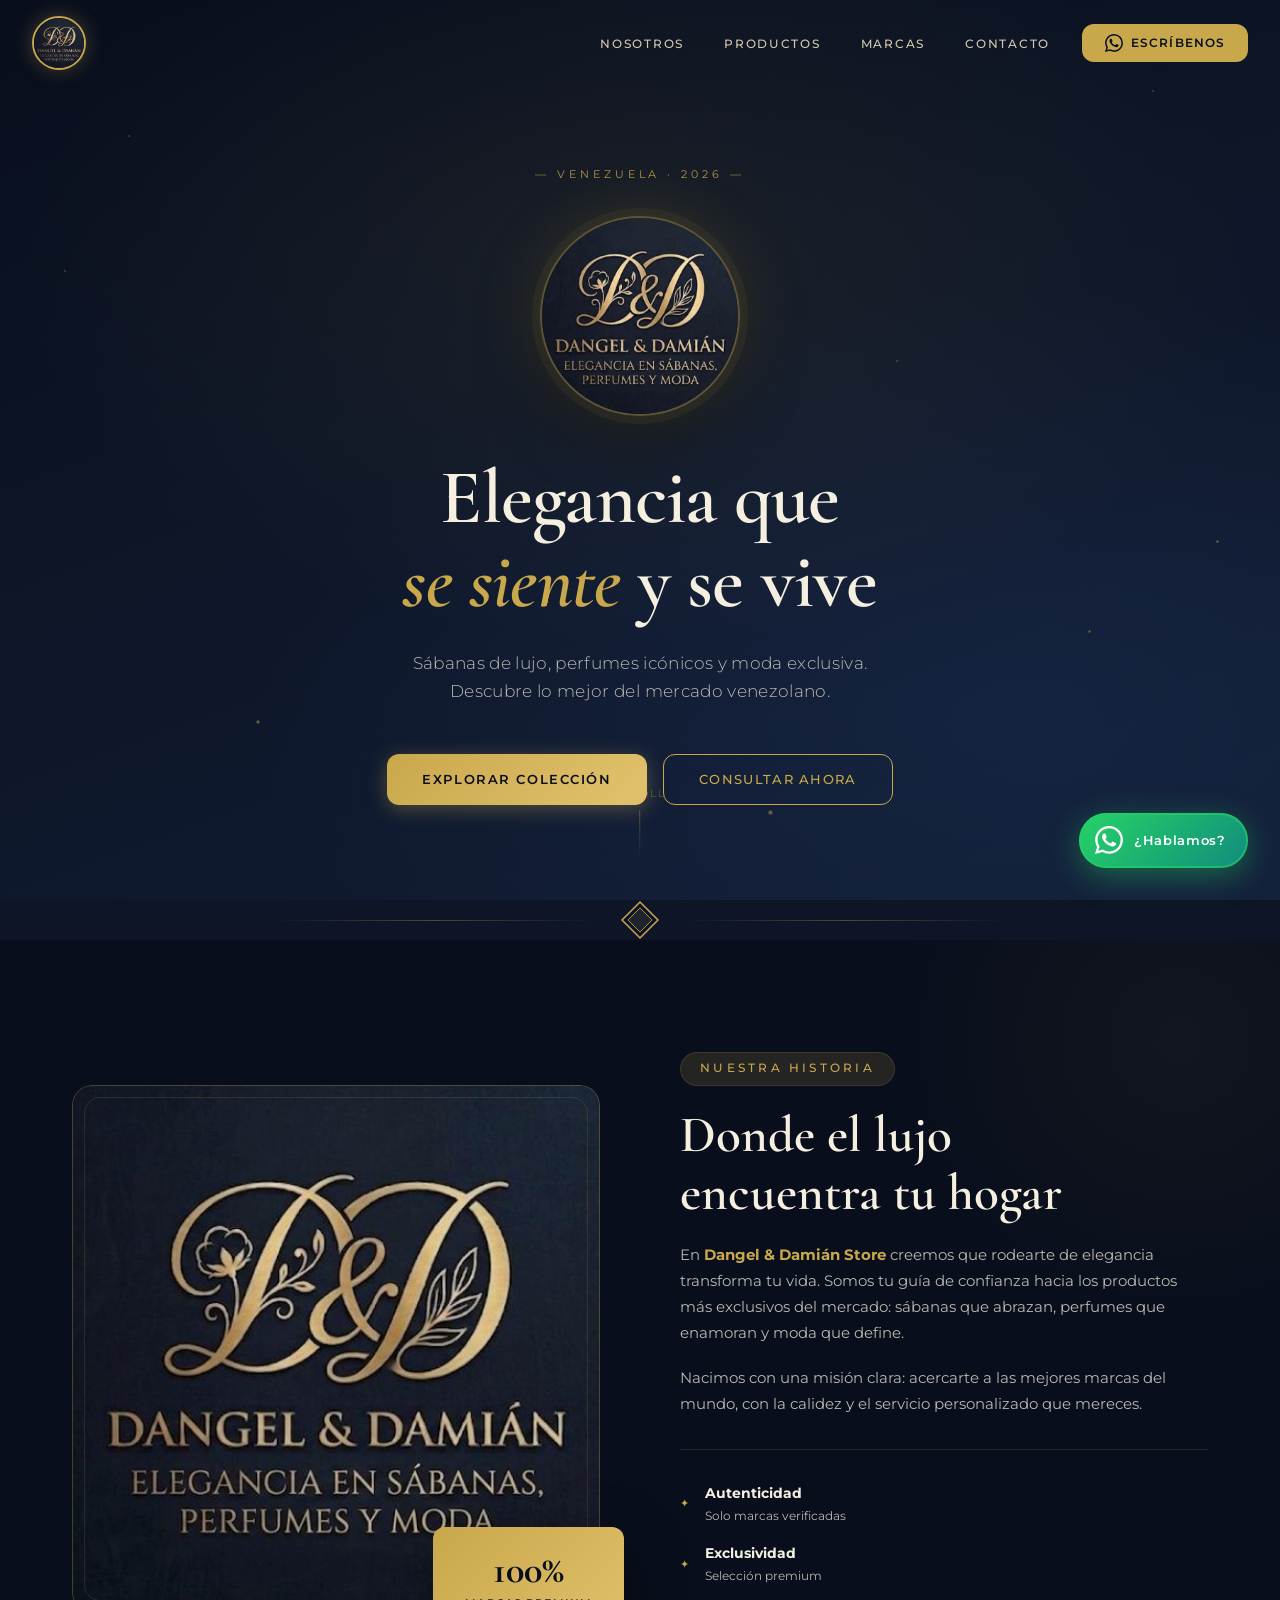
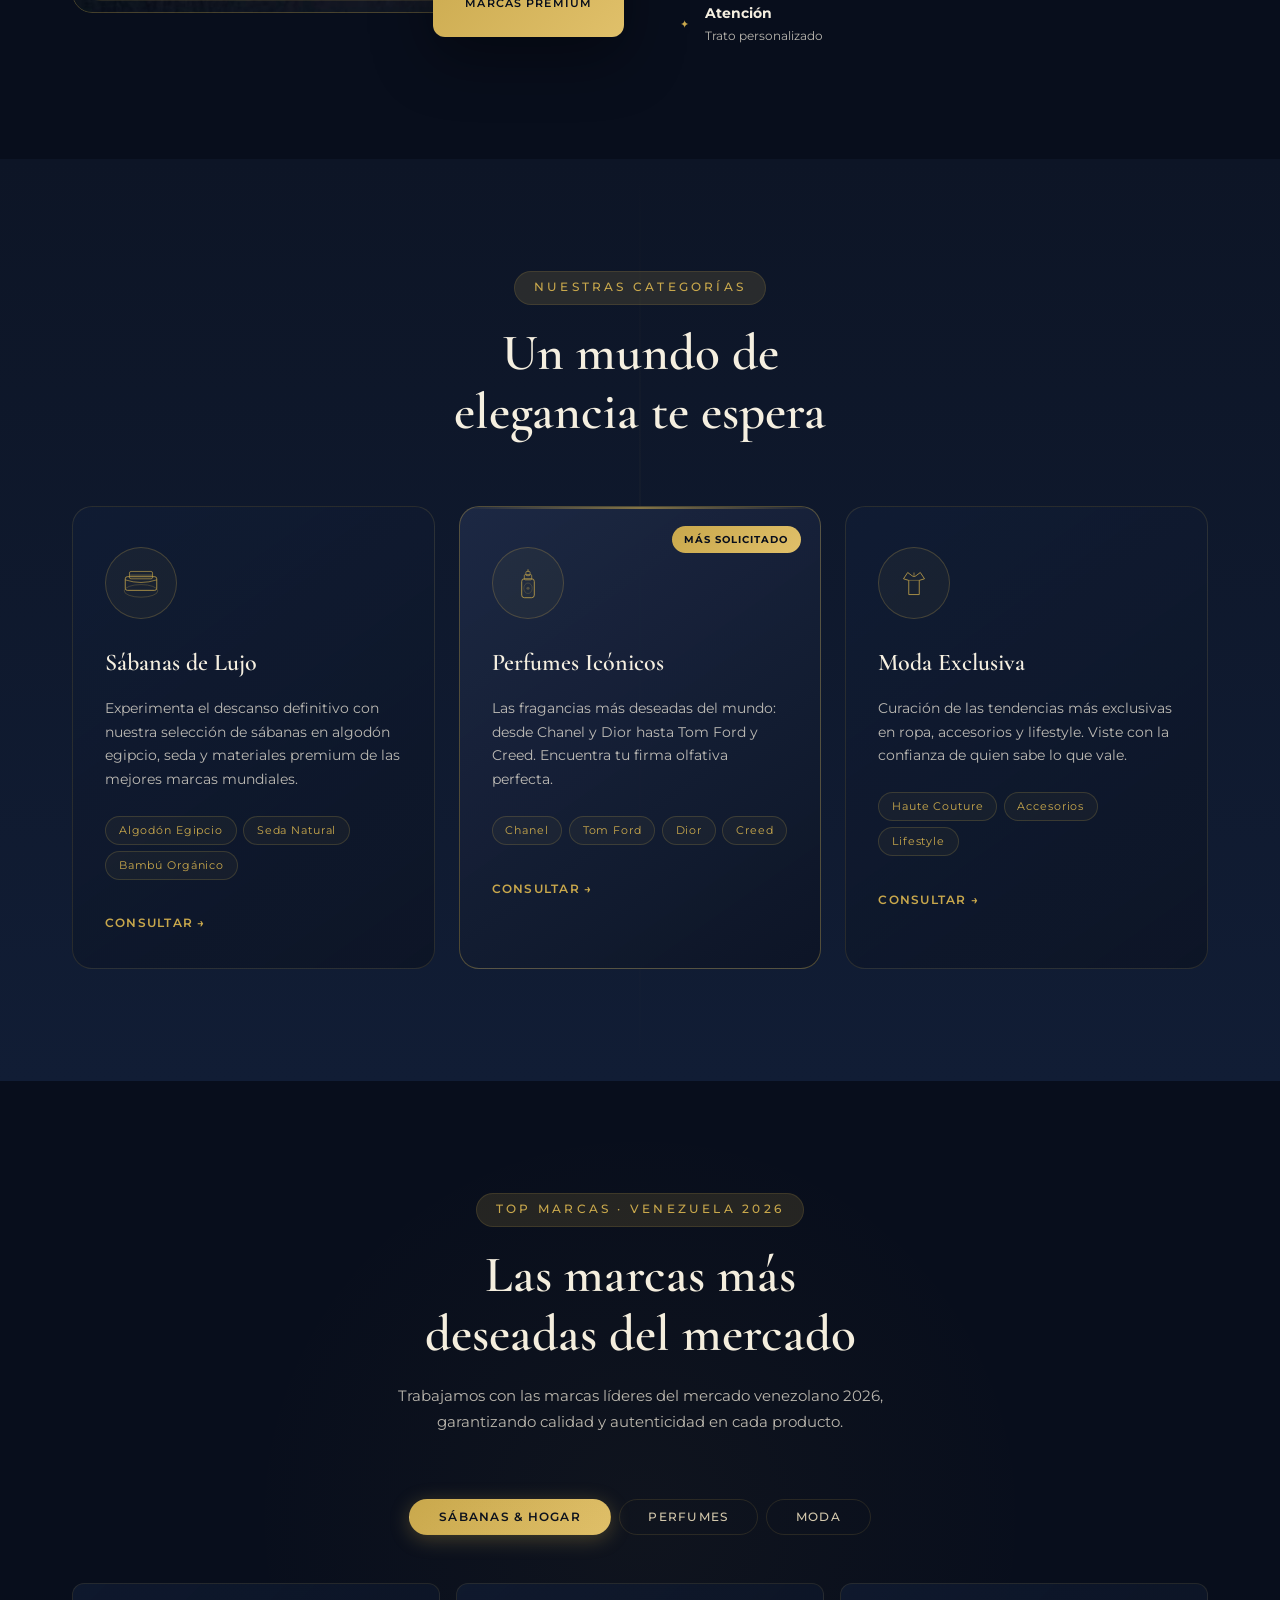
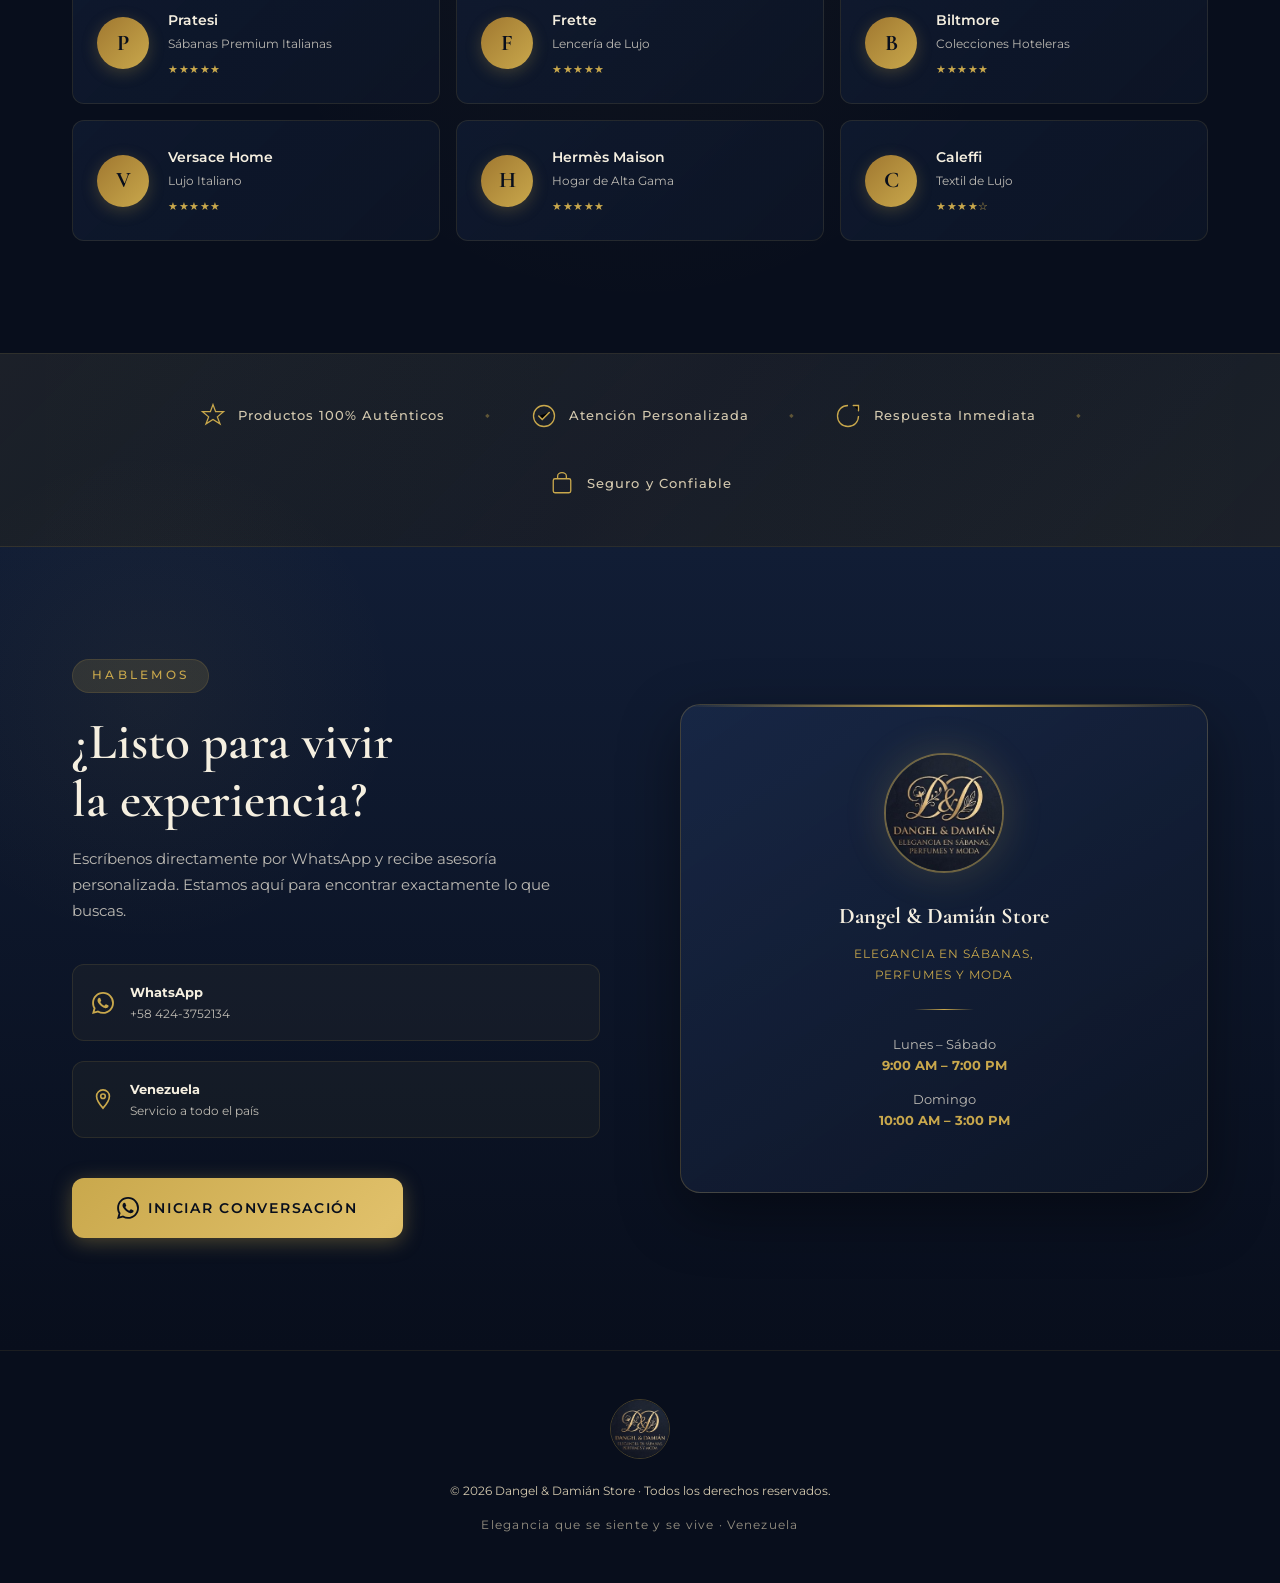
==== index.html @ e2282285 "add landing full" ====
<!DOCTYPE html>
<html lang="es">
<head>
  <meta charset="UTF-8" />
  <meta name="viewport" content="width=device-width, initial-scale=1.0" />
  <title>Dangel & Damián Store | Elegancia en Sábanas, Perfumes y Moda</title>
  <meta name="description" content="Dangel & Damián Store – Tu destino de lujo en Venezuela para sábanas premium, perfumes exclusivos y moda de las mejores marcas del mundo." />
  <link rel="preconnect" href="https://fonts.googleapis.com" />
  <link rel="preconnect" href="https://fonts.gstatic.com" crossorigin />
  <link href="https://fonts.googleapis.com/css2?family=Cormorant+Garamond:ital,wght@0,300;0,400;0,600;0,700;1,300;1,400&family=Montserrat:wght@200;300;400;500;600&display=swap" rel="stylesheet" />
  <link rel="stylesheet" href="style.css" />
</head>
<body>

  <!-- ══════════════ NAVBAR ══════════════ -->
  <nav class="navbar" id="navbar">
    <div class="nav-inner">
      <a href="#hero" class="nav-logo">
        <img src="logo.jpg" alt="Dangel & Damián Logo" class="nav-logo-img" />
      </a>
      <ul class="nav-links">
        <li><a href="#nosotros">Nosotros</a></li>
        <li><a href="#categorias">Productos</a></li>
        <li><a href="#marcas">Marcas</a></li>
        <li><a href="#contacto">Contacto</a></li>
      </ul>
      <a href="https://wa.me/584243752134" target="_blank" class="nav-cta" id="nav-whatsapp">
        <svg width="18" height="18" viewBox="0 0 24 24" fill="currentColor"><path d="M17.472 14.382c-.297-.149-1.758-.867-2.03-.967-.273-.099-.471-.148-.67.15-.197.297-.767.966-.94 1.164-.173.199-.347.223-.644.075-.297-.15-1.255-.463-2.39-1.475-.883-.788-1.48-1.761-1.653-2.059-.173-.297-.018-.458.13-.606.134-.133.298-.347.446-.52.149-.174.198-.298.298-.497.099-.198.05-.371-.025-.52-.075-.149-.669-1.612-.916-2.207-.242-.579-.487-.5-.669-.51-.173-.008-.371-.01-.57-.01-.198 0-.52.074-.792.372-.272.297-1.04 1.016-1.04 2.479 0 1.462 1.065 2.875 1.213 3.074.149.198 2.096 3.2 5.077 4.487.709.306 1.262.489 1.694.625.712.227 1.36.195 1.871.118.571-.085 1.758-.719 2.006-1.413.248-.694.248-1.289.173-1.413-.074-.124-.272-.198-.57-.347m-5.421 7.403h-.004a9.87 9.87 0 01-5.031-1.378l-.361-.214-3.741.982.998-3.648-.235-.374a9.86 9.86 0 01-1.51-5.26c.001-5.45 4.436-9.884 9.888-9.884 2.64 0 5.122 1.03 6.988 2.898a9.825 9.825 0 012.893 6.994c-.003 5.45-4.437 9.884-9.885 9.884m8.413-18.297A11.815 11.815 0 0012.05 0C5.495 0 .16 5.335.157 11.892c0 2.096.547 4.142 1.588 5.945L.057 24l6.305-1.654a11.882 11.882 0 005.683 1.448h.005c6.554 0 11.89-5.335 11.893-11.893a11.821 11.821 0 00-3.48-8.413z"/></svg>
        Escríbenos
      </a>
      <button class="hamburger" id="hamburger" aria-label="Abrir menú">
        <span></span><span></span><span></span>
      </button>
    </div>
    <div class="mobile-menu" id="mobile-menu">
      <a href="#nosotros">Nosotros</a>
      <a href="#categorias">Productos</a>
      <a href="#marcas">Marcas</a>
      <a href="#contacto">Contacto</a>
    </div>
  </nav>

  <!-- ══════════════ HERO ══════════════ -->
  <section class="hero" id="hero">
    <div class="hero-bg-particles" aria-hidden="true">
      <span></span><span></span><span></span><span></span><span></span>
      <span></span><span></span><span></span><span></span><span></span>
    </div>
    <div class="hero-content">
      <div class="hero-badge">— Venezuela · 2026 —</div>
      <img src="logo.jpg" alt="Dangel & Damián" class="hero-logo" />
      <h1 class="hero-title">
        Elegancia que<br/>
        <em>se siente</em> y se vive
      </h1>
      <p class="hero-subtitle">
        Sábanas de lujo, perfumes icónicos y moda exclusiva.<br/>
        Descubre lo mejor del mercado venezolano.
      </p>
      <div class="hero-actions">
        <a href="#categorias" class="btn-gold">Explorar Colección</a>
        <a href="https://wa.me/584243752134" target="_blank" class="btn-outline" id="hero-whatsapp">
          Consultar Ahora
        </a>
      </div>
    </div>
    <div class="hero-scroll-hint" aria-hidden="true">
      <span>Scroll</span>
      <div class="scroll-line"></div>
    </div>
  </section>

  <!-- ══════════════ DIVIDER ══════════════ -->
  <div class="ornamental-divider" aria-hidden="true">
    <div class="orn-line"></div>
    <svg class="orn-diamond" viewBox="0 0 40 40"><path d="M20 2 L38 20 L20 38 L2 20 Z" stroke="#c9a84c" stroke-width="1.5" fill="none"/><path d="M20 8 L32 20 L20 32 L8 20 Z" stroke="#c9a84c" stroke-width="0.8" fill="rgba(201,168,76,0.1)"/></svg>
    <div class="orn-line"></div>
  </div>

  <!-- ══════════════ NOSOTROS ══════════════ -->
  <section class="about" id="nosotros">
    <div class="container">
      <div class="about-grid">
        <div class="about-visual">
          <div class="about-frame">
            <img src="logo.jpg" alt="Dangel & Damián elegancia" class="about-img" />
            <div class="about-frame-border"></div>
          </div>
          <div class="about-stat-card">
            <span class="stat-num">100%</span>
            <span class="stat-label">Marcas Premium</span>
          </div>
        </div>
        <div class="about-text">
          <span class="section-tag">Nuestra Historia</span>
          <h2 class="section-title">Donde el lujo<br/>encuentra tu hogar</h2>
          <p>En <strong>Dangel & Damián Store</strong> creemos que rodearte de elegancia transforma tu vida. Somos tu guía de confianza hacia los productos más exclusivos del mercado: sábanas que abrazan, perfumes que enamoran y moda que define.</p>
          <p>Nacimos con una misión clara: acercarte a las mejores marcas del mundo, con la calidez y el servicio personalizado que mereces.</p>
          <div class="about-pillars">
            <div class="pillar">
              <div class="pillar-icon">✦</div>
              <div>
                <strong>Autenticidad</strong>
                <span>Solo marcas verificadas</span>
              </div>
            </div>
            <div class="pillar">
              <div class="pillar-icon">✦</div>
              <div>
                <strong>Exclusividad</strong>
                <span>Selección premium</span>
              </div>
            </div>
            <div class="pillar">
              <div class="pillar-icon">✦</div>
              <div>
                <strong>Atención</strong>
                <span>Trato personalizado</span>
              </div>
            </div>
          </div>
        </div>
      </div>
    </div>
  </section>

  <!-- ══════════════ CATEGORÍAS ══════════════ -->
  <section class="categories" id="categorias">
    <div class="container">
      <div class="section-header">
        <span class="section-tag">Nuestras Categorías</span>
        <h2 class="section-title">Un mundo de<br/>elegancia te espera</h2>
      </div>
      <div class="cat-grid">

        <div class="cat-card" id="cat-sabanas">
          <div class="cat-glow"></div>
          <div class="cat-icon-wrap">
            <svg viewBox="0 0 80 80" class="cat-icon"><ellipse cx="40" cy="55" rx="32" ry="12" fill="none" stroke="#c9a84c" stroke-width="1.2" opacity="0.4"/><rect x="10" y="28" width="60" height="26" rx="4" fill="none" stroke="#c9a84c" stroke-width="1.5"/><path d="M10 34 Q40 44 70 34" stroke="#c9a84c" stroke-width="1.2" fill="none"/><rect x="18" y="18" width="44" height="14" rx="3" fill="none" stroke="#c9a84c" stroke-width="1.2"/><line x1="18" y1="25" x2="62" y2="25" stroke="#c9a84c" stroke-width="0.8"/></svg>
          </div>
          <h3>Sábanas de Lujo</h3>
          <p>Experimenta el descanso definitivo con nuestra selección de sábanas en algodón egipcio, seda y materiales premium de las mejores marcas mundiales.</p>
          <div class="cat-tags">
            <span>Algodón Egipcio</span>
            <span>Seda Natural</span>
            <span>Bambú Orgánico</span>
          </div>
          <a href="https://wa.me/584243752134?text=Hola!%20Me%20interesan%20las%20sábanas%20premium" target="_blank" class="cat-cta" id="cta-sabanas">Consultar →</a>
        </div>

        <div class="cat-card cat-card--featured" id="cat-perfumes">
          <div class="cat-badge">Más Solicitado</div>
          <div class="cat-glow"></div>
          <div class="cat-icon-wrap">
            <svg viewBox="0 0 80 80" class="cat-icon"><rect x="28" y="32" width="24" height="36" rx="5" fill="none" stroke="#c9a84c" stroke-width="1.5"/><rect x="33" y="24" width="14" height="10" rx="2" fill="none" stroke="#c9a84c" stroke-width="1.2"/><rect x="36" y="18" width="8" height="8" rx="2" fill="none" stroke="#c9a84c" stroke-width="1.2"/><line x1="40" y1="14" x2="40" y2="18" stroke="#c9a84c" stroke-width="1.5"/><ellipse cx="40" cy="50" rx="8" ry="10" fill="none" stroke="#c9a84c" stroke-width="0.8" opacity="0.5"/><circle cx="40" cy="50" r="3" fill="rgba(201,168,76,0.3)"/></svg>
          </div>
          <h3>Perfumes Icónicos</h3>
          <p>Las fragancias más deseadas del mundo: desde Chanel y Dior hasta Tom Ford y Creed. Encuentra tu firma olfativa perfecta.</p>
          <div class="cat-tags">
            <span>Chanel</span>
            <span>Tom Ford</span>
            <span>Dior</span>
            <span>Creed</span>
          </div>
          <a href="https://wa.me/584243752134?text=Hola!%20Me%20interesan%20los%20perfumes" target="_blank" class="cat-cta" id="cta-perfumes">Consultar →</a>
        </div>

        <div class="cat-card" id="cat-moda">
          <div class="cat-glow"></div>
          <div class="cat-icon-wrap">
            <svg viewBox="0 0 80 80" class="cat-icon"><path d="M28 20 L20 32 L30 35 L30 62 L50 62 L50 35 L60 32 L52 20 L44 26 C42 28 38 28 36 26 Z" fill="none" stroke="#c9a84c" stroke-width="1.5" stroke-linejoin="round"/><line x1="30" y1="35" x2="50" y2="35" stroke="#c9a84c" stroke-width="0.8"/><line x1="40" y1="20" x2="40" y2="26" stroke="#c9a84c" stroke-width="1.2"/></svg>
          </div>
          <h3>Moda Exclusiva</h3>
          <p>Curación de las tendencias más exclusivas en ropa, accesorios y lifestyle. Viste con la confianza de quien sabe lo que vale.</p>
          <div class="cat-tags">
            <span>Haute Couture</span>
            <span>Accesorios</span>
            <span>Lifestyle</span>
          </div>
          <a href="https://wa.me/584243752134?text=Hola!%20Me%20interesa%20la%20moda%20exclusiva" target="_blank" class="cat-cta" id="cta-moda">Consultar →</a>
        </div>

      </div>
    </div>
  </section>

  <!-- ══════════════ MARCAS ══════════════ -->
  <section class="brands" id="marcas">
    <div class="container">
      <div class="section-header">
        <span class="section-tag">Top Marcas · Venezuela 2026</span>
        <h2 class="section-title">Las marcas más<br/>deseadas del mercado</h2>
        <p class="section-desc">Trabajamos con las marcas líderes del mercado venezolano 2026, garantizando calidad y autenticidad en cada producto.</p>
      </div>

      <div class="brands-tabs">
        <button class="tab-btn tab-active" data-tab="sabanas" id="tab-sabanas">Sábanas & Hogar</button>
        <button class="tab-btn" data-tab="perfumes" id="tab-perfumes">Perfumes</button>
        <button class="tab-btn" data-tab="moda" id="tab-moda">Moda</button>
      </div>

      <div class="brands-panel" id="panel-sabanas">
        <div class="brand-cards">
          <div class="brand-card">
            <div class="brand-initial">P</div>
            <div class="brand-info">
              <strong>Pratesi</strong>
              <span>Sábanas Premium Italianas</span>
              <div class="brand-stars">★★★★★</div>
            </div>
          </div>
          <div class="brand-card">
            <div class="brand-initial">F</div>
            <div class="brand-info">
              <strong>Frette</strong>
              <span>Lencería de Lujo</span>
              <div class="brand-stars">★★★★★</div>
            </div>
          </div>
          <div class="brand-card">
            <div class="brand-initial">B</div>
            <div class="brand-info">
              <strong>Biltmore</strong>
              <span>Colecciones Hoteleras</span>
              <div class="brand-stars">★★★★★</div>
            </div>
          </div>
          <div class="brand-card">
            <div class="brand-initial">V</div>
            <div class="brand-info">
              <strong>Versace Home</strong>
              <span>Lujo Italiano</span>
              <div class="brand-stars">★★★★★</div>
            </div>
          </div>
          <div class="brand-card">
            <div class="brand-initial">H</div>
            <div class="brand-info">
              <strong>Hermès Maison</strong>
              <span>Hogar de Alta Gama</span>
              <div class="brand-stars">★★★★★</div>
            </div>
          </div>
          <div class="brand-card">
            <div class="brand-initial">C</div>
            <div class="brand-info">
              <strong>Caleffi</strong>
              <span>Textil de Lujo</span>
              <div class="brand-stars">★★★★☆</div>
            </div>
          </div>
        </div>
      </div>

      <div class="brands-panel hidden" id="panel-perfumes">
        <div class="brand-cards">
          <div class="brand-card">
            <div class="brand-initial">C</div>
            <div class="brand-info">
              <strong>Chanel</strong>
              <span>Icono de la Perfumería</span>
              <div class="brand-stars">★★★★★</div>
            </div>
          </div>
          <div class="brand-card">
            <div class="brand-initial">D</div>
            <div class="brand-info">
              <strong>Dior</strong>
              <span>Alta Costura Olfativa</span>
              <div class="brand-stars">★★★★★</div>
            </div>
          </div>
          <div class="brand-card">
            <div class="brand-initial">T</div>
            <div class="brand-info">
              <strong>Tom Ford</strong>
              <span>Fragancias de Nicho</span>
              <div class="brand-stars">★★★★★</div>
            </div>
          </div>
          <div class="brand-card">
            <div class="brand-initial">C</div>
            <div class="brand-info">
              <strong>Creed</strong>
              <span>Perfumería de Lujo</span>
              <div class="brand-stars">★★★★★</div>
            </div>
          </div>
          <div class="brand-card">
            <div class="brand-initial">Y</div>
            <div class="brand-info">
              <strong>YSL Beauty</strong>
              <span>Elegancia Francesa</span>
              <div class="brand-stars">★★★★★</div>
            </div>
          </div>
          <div class="brand-card">
            <div class="brand-initial">G</div>
            <div class="brand-info">
              <strong>Guerlain</strong>
              <span>La Maison du Parfum</span>
              <div class="brand-stars">★★★★★</div>
            </div>
          </div>
        </div>
      </div>

      <div class="brands-panel hidden" id="panel-moda">
        <div class="brand-cards">
          <div class="brand-card">
            <div class="brand-initial">G</div>
            <div class="brand-info">
              <strong>Gucci</strong>
              <span>Moda Italiana</span>
              <div class="brand-stars">★★★★★</div>
            </div>
          </div>
          <div class="brand-card">
            <div class="brand-initial">L</div>
            <div class="brand-info">
              <strong>Louis Vuitton</strong>
              <span>Maison de Lujo</span>
              <div class="brand-stars">★★★★★</div>
            </div>
          </div>
          <div class="brand-card">
            <div class="brand-initial">B</div>
            <div class="brand-info">
              <strong>Balenciaga</strong>
              <span>Vanguardia del Diseño</span>
              <div class="brand-stars">★★★★★</div>
            </div>
          </div>
          <div class="brand-card">
            <div class="brand-initial">P</div>
            <div class="brand-info">
              <strong>Prada</strong>
              <span>Sofisticación Milanesa</span>
              <div class="brand-stars">★★★★★</div>
            </div>
          </div>
          <div class="brand-card">
            <div class="brand-initial">V</div>
            <div class="brand-info">
              <strong>Versace</strong>
              <span>Audacia Italiana</span>
              <div class="brand-stars">★★★★★</div>
            </div>
          </div>
          <div class="brand-card">
            <div class="brand-initial">B</div>
            <div class="brand-info">
              <strong>Burberry</strong>
              <span>Elegancia Británica</span>
              <div class="brand-stars">★★★★★</div>
            </div>
          </div>
        </div>
      </div>

    </div>
  </section>

  <!-- ══════════════ PROMISE STRIP ══════════════ -->
  <section class="promise-strip">
    <div class="promise-inner">
      <div class="promise-item">
        <svg viewBox="0 0 32 32" class="promise-icon"><path d="M16 3 L19 11 L28 11 L21 17 L24 25 L16 20 L8 25 L11 17 L4 11 L13 11 Z" fill="none" stroke="#c9a84c" stroke-width="1.5"/></svg>
        <span>Productos 100% Auténticos</span>
      </div>
      <div class="promise-dot" aria-hidden="true">◆</div>
      <div class="promise-item">
        <svg viewBox="0 0 32 32" class="promise-icon"><circle cx="16" cy="16" r="12" fill="none" stroke="#c9a84c" stroke-width="1.5"/><path d="M10 16 L14 20 L22 12" stroke="#c9a84c" stroke-width="1.8" stroke-linecap="round"/></svg>
        <span>Atención Personalizada</span>
      </div>
      <div class="promise-dot" aria-hidden="true">◆</div>
      <div class="promise-item">
        <svg viewBox="0 0 32 32" class="promise-icon"><path d="M16 4 C9 4 4 9 4 16 C4 23 9 28 16 28 C23 28 28 23 28 16" fill="none" stroke="#c9a84c" stroke-width="1.5"/><path d="M22 4 L28 4 L28 10" stroke="#c9a84c" stroke-width="1.5" stroke-linecap="round"/></svg>
        <span>Respuesta Inmediata</span>
      </div>
      <div class="promise-dot" aria-hidden="true">◆</div>
      <div class="promise-item">
        <svg viewBox="0 0 32 32" class="promise-icon"><rect x="6" y="10" width="20" height="16" rx="2" fill="none" stroke="#c9a84c" stroke-width="1.5"/><path d="M11 10 L11 7 C11 5 13 3 16 3 C19 3 21 5 21 7 L21 10" fill="none" stroke="#c9a84c" stroke-width="1.5"/></svg>
        <span>Seguro y Confiable</span>
      </div>
    </div>
  </section>

  <!-- ══════════════ CONTACTO ══════════════ -->
  <section class="contact" id="contacto">
    <div class="container">
      <div class="contact-grid">
        <div class="contact-left">
          <span class="section-tag">Hablemos</span>
          <h2 class="section-title">¿Listo para vivir<br/>la experiencia?</h2>
          <p>Escríbenos directamente por WhatsApp y recibe asesoría personalizada. Estamos aquí para encontrar exactamente lo que buscas.</p>
          <div class="contact-details">
            <div class="contact-item">
              <svg viewBox="0 0 24 24" class="contact-icon" fill="currentColor"><path d="M17.472 14.382c-.297-.149-1.758-.867-2.03-.967-.273-.099-.471-.148-.67.15-.197.297-.767.966-.94 1.164-.173.199-.347.223-.644.075-.297-.15-1.255-.463-2.39-1.475-.883-.788-1.48-1.761-1.653-2.059-.173-.297-.018-.458.13-.606.134-.133.298-.347.446-.52.149-.174.198-.298.298-.497.099-.198.05-.371-.025-.52-.075-.149-.669-1.612-.916-2.207-.242-.579-.487-.5-.669-.51-.173-.008-.371-.01-.57-.01-.198 0-.52.074-.792.372-.272.297-1.04 1.016-1.04 2.479 0 1.462 1.065 2.875 1.213 3.074.149.198 2.096 3.2 5.077 4.487.709.306 1.262.489 1.694.625.712.227 1.36.195 1.871.118.571-.085 1.758-.719 2.006-1.413.248-.694.248-1.289.173-1.413-.074-.124-.272-.198-.57-.347m-5.421 7.403h-.004a9.87 9.87 0 01-5.031-1.378l-.361-.214-3.741.982.998-3.648-.235-.374a9.86 9.86 0 01-1.51-5.26c.001-5.45 4.436-9.884 9.888-9.884 2.64 0 5.122 1.03 6.988 2.898a9.825 9.825 0 012.893 6.994c-.003 5.45-4.437 9.884-9.885 9.884m8.413-18.297A11.815 11.815 0 0012.05 0C5.495 0 .16 5.335.157 11.892c0 2.096.547 4.142 1.588 5.945L.057 24l6.305-1.654a11.882 11.882 0 005.683 1.448h.005c6.554 0 11.89-5.335 11.893-11.893a11.821 11.821 0 00-3.48-8.413z"/></svg>
              <div>
                <strong>WhatsApp</strong>
                <span>+58 424-3752134</span>
              </div>
            </div>
            <div class="contact-item">
              <svg viewBox="0 0 24 24" class="contact-icon" fill="none" stroke="currentColor" stroke-width="1.8"><path d="M12 2C8.13 2 5 5.13 5 9c0 5.25 7 13 7 13s7-7.75 7-13c0-3.87-3.13-7-7-7z"/><circle cx="12" cy="9" r="2.5"/></svg>
              <div>
                <strong>Venezuela</strong>
                <span>Servicio a todo el país</span>
              </div>
            </div>
          </div>
          <a href="https://wa.me/584243752134?text=Hola%20Dangel%20%26%20Damián!%20Me%20gustaría%20recibir%20más%20información%20sobre%20sus%20productos." target="_blank" class="btn-gold btn-large" id="contact-whatsapp-btn">
            <svg width="22" height="22" viewBox="0 0 24 24" fill="currentColor"><path d="M17.472 14.382c-.297-.149-1.758-.867-2.03-.967-.273-.099-.471-.148-.67.15-.197.297-.767.966-.94 1.164-.173.199-.347.223-.644.075-.297-.15-1.255-.463-2.39-1.475-.883-.788-1.48-1.761-1.653-2.059-.173-.297-.018-.458.13-.606.134-.133.298-.347.446-.52.149-.174.198-.298.298-.497.099-.198.05-.371-.025-.52-.075-.149-.669-1.612-.916-2.207-.242-.579-.487-.5-.669-.51-.173-.008-.371-.01-.57-.01-.198 0-.52.074-.792.372-.272.297-1.04 1.016-1.04 2.479 0 1.462 1.065 2.875 1.213 3.074.149.198 2.096 3.2 5.077 4.487.709.306 1.262.489 1.694.625.712.227 1.36.195 1.871.118.571-.085 1.758-.719 2.006-1.413.248-.694.248-1.289.173-1.413-.074-.124-.272-.198-.57-.347m-5.421 7.403h-.004a9.87 9.87 0 01-5.031-1.378l-.361-.214-3.741.982.998-3.648-.235-.374a9.86 9.86 0 01-1.51-5.26c.001-5.45 4.436-9.884 9.888-9.884 2.64 0 5.122 1.03 6.988 2.898a9.825 9.825 0 012.893 6.994c-.003 5.45-4.437 9.884-9.885 9.884m8.413-18.297A11.815 11.815 0 0012.05 0C5.495 0 .16 5.335.157 11.892c0 2.096.547 4.142 1.588 5.945L.057 24l6.305-1.654a11.882 11.882 0 005.683 1.448h.005c6.554 0 11.89-5.335 11.893-11.893a11.821 11.821 0 00-3.48-8.413z"/></svg>
            Iniciar Conversación
          </a>
        </div>
        <div class="contact-right">
          <div class="contact-card">
            <img src="logo.jpg" alt="Dangel & Damián" class="contact-logo" />
            <h3>Dangel & Damián Store</h3>
            <p class="contact-tagline">Elegancia en Sábanas,<br/>Perfumes y Moda</p>
            <div class="contact-divider"></div>
            <p class="contact-hours">Lunes – Sábado<br/><strong>9:00 AM – 7:00 PM</strong></p>
            <p class="contact-hours">Domingo<br/><strong>10:00 AM – 3:00 PM</strong></p>
          </div>
        </div>
      </div>
    </div>
  </section>

  <!-- ══════════════ FOOTER ══════════════ -->
  <footer class="footer">
    <div class="container">
      <div class="footer-top">
        <img src="logo.jpg" alt="Dangel & Damián" class="footer-logo" />
        <p>© 2026 Dangel & Damián Store · Todos los derechos reservados.</p>
        <p class="footer-sub">Elegancia que se siente y se vive · Venezuela</p>
      </div>
    </div>
  </footer>

  <!-- ══════════════ FLOATING WHATSAPP ══════════════ -->
  <a href="https://wa.me/584243752134?text=Hola!%20Vi%20su%20página%20y%20me%20gustaría%20más%20información." target="_blank" class="float-wa" id="float-whatsapp" aria-label="Contactar por WhatsApp">
    <div class="float-wa-pulse"></div>
    <svg viewBox="0 0 24 24" fill="white" width="28" height="28"><path d="M17.472 14.382c-.297-.149-1.758-.867-2.03-.967-.273-.099-.471-.148-.67.15-.197.297-.767.966-.94 1.164-.173.199-.347.223-.644.075-.297-.15-1.255-.463-2.39-1.475-.883-.788-1.48-1.761-1.653-2.059-.173-.297-.018-.458.13-.606.134-.133.298-.347.446-.52.149-.174.198-.298.298-.497.099-.198.05-.371-.025-.52-.075-.149-.669-1.612-.916-2.207-.242-.579-.487-.5-.669-.51-.173-.008-.371-.01-.57-.01-.198 0-.52.074-.792.372-.272.297-1.04 1.016-1.04 2.479 0 1.462 1.065 2.875 1.213 3.074.149.198 2.096 3.2 5.077 4.487.709.306 1.262.489 1.694.625.712.227 1.36.195 1.871.118.571-.085 1.758-.719 2.006-1.413.248-.694.248-1.289.173-1.413-.074-.124-.272-.198-.57-.347m-5.421 7.403h-.004a9.87 9.87 0 01-5.031-1.378l-.361-.214-3.741.982.998-3.648-.235-.374a9.86 9.86 0 01-1.51-5.26c.001-5.45 4.436-9.884 9.888-9.884 2.64 0 5.122 1.03 6.988 2.898a9.825 9.825 0 012.893 6.994c-.003 5.45-4.437 9.884-9.885 9.884m8.413-18.297A11.815 11.815 0 0012.05 0C5.495 0 .16 5.335.157 11.892c0 2.096.547 4.142 1.588 5.945L.057 24l6.305-1.654a11.882 11.882 0 005.683 1.448h.005c6.554 0 11.89-5.335 11.893-11.893a11.821 11.821 0 00-3.48-8.413z"/></svg>
    <span class="float-wa-label">¿Hablamos?</span>
  </a>

  <!-- ══════════════ SCROLL TO TOP ══════════════ -->
  <button class="scroll-top" id="scrollTop" aria-label="Volver arriba">
    <svg viewBox="0 0 24 24" fill="none" stroke="currentColor" stroke-width="2.5" width="20" height="20"><path d="M18 15 L12 9 L6 15"/></svg>
  </button>

  <script src="script.js"></script>
</body>
</html>
---- style.css ----
/* ═══════════════════════════════════════════════
   DANGEL & DAMIÁN STORE · style.css
   Paleta: Navy #0d1526 · Dorado #c9a84c · Crema #f5efe0
   ═══════════════════════════════════════════════ */

/* ── RESET & TOKENS ────────────────────────────── */
*, *::before, *::after { box-sizing: border-box; margin: 0; padding: 0; }

:root {
  --navy-deep:   #080e1c;
  --navy:        #0d1526;
  --navy-mid:    #111d35;
  --navy-light:  #1a2a4a;
  --gold:        #c9a84c;
  --gold-light:  #e0c06a;
  --gold-dark:   #a07830;
  --gold-dim:    rgba(201,168,76,0.15);
  --gold-glow:   rgba(201,168,76,0.3);
  --cream:       #f5efe0;
  --cream-dim:   #d4c9af;
  --white:       #ffffff;
  --text-light:  rgba(245,239,224,0.75);
  --font-serif:  'Cormorant Garamond', Georgia, serif;
  --font-sans:   'Montserrat', Arial, sans-serif;
  --radius:      12px;
  --radius-lg:   20px;
  --transition:  0.35s cubic-bezier(0.4,0,0.2,1);
  --shadow-gold: 0 8px 40px rgba(201,168,76,0.2);
  --shadow-card: 0 20px 60px rgba(0,0,0,0.4);
}

html { scroll-behavior: smooth; font-size: 16px; }

body {
  font-family: var(--font-sans);
  background: var(--navy);
  color: var(--cream);
  line-height: 1.7;
  overflow-x: hidden;
}

img { display: block; max-width: 100%; }
a { text-decoration: none; color: inherit; }
ul { list-style: none; }
button { cursor: pointer; border: none; background: none; }

/* ── SCROLLBAR ─────────────────────────────────── */
::-webkit-scrollbar { width: 6px; }
::-webkit-scrollbar-track { background: var(--navy-deep); }
::-webkit-scrollbar-thumb { background: var(--gold-dark); border-radius: 3px; }

/* ── CONTAINER ─────────────────────────────────── */
.container { max-width: 1200px; margin: 0 auto; padding: 0 2rem; }

/* ── SECTION HEADERS ───────────────────────────── */
.section-tag {
  display: inline-block;
  font-family: var(--font-sans);
  font-size: 0.72rem;
  font-weight: 500;
  letter-spacing: 0.28em;
  text-transform: uppercase;
  color: var(--gold);
  padding: 0.4rem 1.2rem;
  border: 1px solid var(--gold-dim);
  border-radius: 999px;
  margin-bottom: 1.2rem;
  background: var(--gold-dim);
}
.section-title {
  font-family: var(--font-serif);
  font-size: clamp(2.2rem, 4vw, 3.4rem);
  font-weight: 600;
  line-height: 1.15;
  color: var(--cream);
  margin-bottom: 1.2rem;
}
.section-title em {
  font-style: italic;
  color: var(--gold);
}
.section-header { text-align: center; margin-bottom: 4rem; }
.section-desc {
  max-width: 560px;
  margin: 0 auto;
  color: var(--text-light);
  font-size: 0.95rem;
}

/* ── BUTTONS ───────────────────────────────────── */
.btn-gold {
  display: inline-flex;
  align-items: center;
  gap: 0.6rem;
  padding: 0.85rem 2.2rem;
  background: linear-gradient(135deg, var(--gold) 0%, var(--gold-light) 50%, var(--gold) 100%);
  background-size: 200% auto;
  color: var(--navy-deep);
  font-family: var(--font-sans);
  font-size: 0.82rem;
  font-weight: 600;
  letter-spacing: 0.12em;
  text-transform: uppercase;
  border-radius: var(--radius);
  transition: background-position var(--transition), transform var(--transition), box-shadow var(--transition);
  box-shadow: 0 4px 20px rgba(201,168,76,0.35);
}
.btn-gold:hover {
  background-position: right center;
  transform: translateY(-2px);
  box-shadow: 0 8px 30px rgba(201,168,76,0.5);
}
.btn-gold.btn-large { padding: 1.1rem 2.8rem; font-size: 0.9rem; }

.btn-outline {
  display: inline-flex;
  align-items: center;
  gap: 0.6rem;
  padding: 0.85rem 2.2rem;
  border: 1.5px solid var(--gold);
  color: var(--gold);
  font-family: var(--font-sans);
  font-size: 0.82rem;
  font-weight: 500;
  letter-spacing: 0.1em;
  text-transform: uppercase;
  border-radius: var(--radius);
  transition: background var(--transition), color var(--transition), transform var(--transition);
}
.btn-outline:hover {
  background: var(--gold-dim);
  transform: translateY(-2px);
}

/* ═══════════════════════════════════════════════
   NAVBAR
   ═══════════════════════════════════════════════ */
.navbar {
  position: fixed;
  top: 0; left: 0; right: 0;
  z-index: 1000;
  transition: background var(--transition), backdrop-filter var(--transition), box-shadow var(--transition);
  padding: 0;
}
.navbar.scrolled {
  background: rgba(8,14,28,0.9);
  backdrop-filter: blur(20px);
  box-shadow: 0 1px 0 rgba(201,168,76,0.15);
}
.nav-inner {
  max-width: 1300px;
  margin: 0 auto;
  padding: 1rem 2rem;
  display: flex;
  align-items: center;
  gap: 2rem;
}
.nav-logo-img {
  height: 54px;
  width: 54px;
  object-fit: cover;
  border-radius: 50%;
  border: 2px solid var(--gold);
  box-shadow: 0 0 20px var(--gold-glow);
  transition: transform var(--transition), box-shadow var(--transition);
}
.nav-logo:hover .nav-logo-img {
  transform: scale(1.05);
  box-shadow: 0 0 30px var(--gold-glow);
}
.nav-links {
  display: flex;
  gap: 2.5rem;
  margin-left: auto;
}
.nav-links a {
  font-size: 0.78rem;
  font-weight: 500;
  letter-spacing: 0.14em;
  text-transform: uppercase;
  color: var(--cream-dim);
  position: relative;
  transition: color var(--transition);
}
.nav-links a::after {
  content: '';
  position: absolute;
  bottom: -4px; left: 0;
  width: 0; height: 1px;
  background: var(--gold);
  transition: width var(--transition);
}
.nav-links a:hover { color: var(--gold); }
.nav-links a:hover::after { width: 100%; }

.nav-cta {
  display: flex;
  align-items: center;
  gap: 0.5rem;
  padding: 0.55rem 1.4rem;
  background: var(--gold);
  color: var(--navy-deep);
  font-size: 0.75rem;
  font-weight: 600;
  letter-spacing: 0.1em;
  text-transform: uppercase;
  border-radius: var(--radius);
  transition: transform var(--transition), box-shadow var(--transition);
  white-space: nowrap;
}
.nav-cta:hover { transform: translateY(-1px); box-shadow: var(--shadow-gold); }

.hamburger {
  display: none;
  flex-direction: column;
  gap: 5px;
  padding: 6px;
  margin-left: auto;
}
.hamburger span {
  display: block;
  width: 24px; height: 2px;
  background: var(--gold);
  border-radius: 2px;
  transition: transform var(--transition), opacity var(--transition);
}

.mobile-menu {
  display: none;
  flex-direction: column;
  gap: 0;
  background: rgba(8,14,28,0.97);
  border-top: 1px solid var(--gold-dim);
}
.mobile-menu a {
  padding: 1rem 2rem;
  font-size: 0.85rem;
  letter-spacing: 0.12em;
  text-transform: uppercase;
  color: var(--cream-dim);
  border-bottom: 1px solid rgba(201,168,76,0.08);
  transition: color var(--transition), padding-left var(--transition);
}
.mobile-menu a:hover { color: var(--gold); padding-left: 2.8rem; }
.mobile-menu.open { display: flex; }

/* ═══════════════════════════════════════════════
   HERO
   ═══════════════════════════════════════════════ */
.hero {
  position: relative;
  min-height: 100vh;
  display: flex;
  align-items: center;
  justify-content: center;
  text-align: center;
  overflow: hidden;
  background:
    radial-gradient(ellipse 70% 60% at 50% 30%, rgba(201,168,76,0.08) 0%, transparent 70%),
    radial-gradient(ellipse 100% 80% at 80% 80%, rgba(26,42,74,0.6) 0%, transparent 60%),
    linear-gradient(160deg, #080e1c 0%, #0d1526 40%, #111d35 100%);
}

/* Animated particles */
.hero-bg-particles {
  position: absolute;
  inset: 0;
  pointer-events: none;
}
.hero-bg-particles span {
  position: absolute;
  display: block;
  border-radius: 50%;
  background: radial-gradient(circle, rgba(201,168,76,0.6), transparent);
  animation: particle-float linear infinite;
}
.hero-bg-particles span:nth-child(1)  { width:2px;  height:2px;  top:15%; left:10%;  animation-duration:12s; animation-delay:0s; }
.hero-bg-particles span:nth-child(2)  { width:3px;  height:3px;  top:70%; left:85%;  animation-duration:18s; animation-delay:2s; }
.hero-bg-particles span:nth-child(3)  { width:2px;  height:2px;  top:40%; left:70%;  animation-duration:14s; animation-delay:4s; }
.hero-bg-particles span:nth-child(4)  { width:4px;  height:4px;  top:80%; left:20%;  animation-duration:20s; animation-delay:1s; }
.hero-bg-particles span:nth-child(5)  { width:2px;  height:2px;  top:25%; left:50%;  animation-duration:16s; animation-delay:6s; }
.hero-bg-particles span:nth-child(6)  { width:3px;  height:3px;  top:55%; left:35%;  animation-duration:22s; animation-delay:3s; }
.hero-bg-particles span:nth-child(7)  { width:2px;  height:2px;  top:10%; left:90%;  animation-duration:15s; animation-delay:7s; }
.hero-bg-particles span:nth-child(8)  { width:5px;  height:5px;  top:90%; left:60%;  animation-duration:25s; animation-delay:5s; }
.hero-bg-particles span:nth-child(9)  { width:2px;  height:2px;  top:30%; left:5%;   animation-duration:13s; animation-delay:9s; }
.hero-bg-particles span:nth-child(10) { width:3px;  height:3px;  top:60%; left:95%;  animation-duration:19s; animation-delay:8s; }

@keyframes particle-float {
  0%   { transform: translateY(0) translateX(0) rotate(0deg); opacity: 0; }
  10%  { opacity: 1; }
  90%  { opacity: 0.8; }
  100% { transform: translateY(-100vh) translateX(20px) rotate(360deg); opacity: 0; }
}

.hero-content {
  position: relative;
  z-index: 2;
  padding: 8rem 2rem 4rem;
  animation: hero-fade-in 1.2s ease both;
}
@keyframes hero-fade-in {
  from { opacity: 0; transform: translateY(30px); }
  to   { opacity: 1; transform: translateY(0); }
}

.hero-badge {
  display: inline-block;
  font-size: 0.7rem;
  font-weight: 400;
  letter-spacing: 0.35em;
  text-transform: uppercase;
  color: var(--gold);
  margin-bottom: 2rem;
  opacity: 0.85;
}

.hero-logo {
  width: clamp(140px, 25vw, 200px);
  height: clamp(140px, 25vw, 200px);
  object-fit: cover;
  border-radius: 50%;
  border: 2px solid rgba(201,168,76,0.4);
  box-shadow:
    0 0 0 8px rgba(201,168,76,0.06),
    0 0 60px rgba(201,168,76,0.2),
    0 20px 60px rgba(0,0,0,0.5);
  margin: 0 auto 2.5rem;
  animation: logo-glow 4s ease-in-out infinite alternate;
}
@keyframes logo-glow {
  from { box-shadow: 0 0 0 8px rgba(201,168,76,0.06), 0 0 40px rgba(201,168,76,0.15), 0 20px 60px rgba(0,0,0,0.5); }
  to   { box-shadow: 0 0 0 12px rgba(201,168,76,0.1), 0 0 80px rgba(201,168,76,0.3), 0 20px 60px rgba(0,0,0,0.5); }
}

.hero-title {
  font-family: var(--font-serif);
  font-size: clamp(2.8rem, 6vw, 5.5rem);
  font-weight: 600;
  line-height: 1.1;
  color: var(--cream);
  margin-bottom: 1.5rem;
  letter-spacing: -0.01em;
}
.hero-title em {
  font-style: italic;
  color: var(--gold);
  position: relative;
}

.hero-subtitle {
  font-size: clamp(0.9rem, 1.5vw, 1.05rem);
  color: var(--text-light);
  max-width: 520px;
  margin: 0 auto 3rem;
  font-weight: 300;
  letter-spacing: 0.02em;
}

.hero-actions {
  display: flex;
  gap: 1rem;
  justify-content: center;
  flex-wrap: wrap;
}

.hero-scroll-hint {
  position: absolute;
  bottom: 2.5rem;
  left: 50%;
  transform: translateX(-50%);
  display: flex;
  flex-direction: column;
  align-items: center;
  gap: 0.5rem;
  opacity: 0.4;
  animation: scroll-hint 2s ease-in-out infinite;
}
.hero-scroll-hint span { font-size: 0.6rem; letter-spacing: 0.2em; text-transform: uppercase; color: var(--gold); }
.scroll-line { width: 1px; height: 50px; background: linear-gradient(to bottom, var(--gold), transparent); }

@keyframes scroll-hint {
  0%, 100% { transform: translateX(-50%) translateY(0); }
  50%       { transform: translateX(-50%) translateY(8px); }
}

/* ═══════════════════════════════════════════════
   ORNAMENTAL DIVIDER
   ═══════════════════════════════════════════════ */
.ornamental-divider {
  display: flex;
  align-items: center;
  gap: 1.5rem;
  padding: 0 2rem;
  max-width: 800px;
  margin: 0 auto;
}
.orn-line { flex: 1; height: 1px; background: linear-gradient(to right, transparent, rgba(201,168,76,0.35), transparent); }
.orn-diamond { width: 40px; height: 40px; flex-shrink: 0; }

/* ═══════════════════════════════════════════════
   ABOUT
   ═══════════════════════════════════════════════ */
.about {
  padding: 7rem 0;
  background: var(--navy-deep);
  position: relative;
  overflow: hidden;
}
.about::before {
  content: '';
  position: absolute;
  top: -200px; right: -200px;
  width: 600px; height: 600px;
  border-radius: 50%;
  background: radial-gradient(circle, rgba(201,168,76,0.05) 0%, transparent 70%);
  pointer-events: none;
}

.about-grid {
  display: grid;
  grid-template-columns: 1fr 1fr;
  gap: 5rem;
  align-items: center;
}

.about-visual { position: relative; }
.about-frame {
  position: relative;
  border-radius: var(--radius-lg);
  overflow: hidden;
}
.about-img {
  width: 100%;
  aspect-ratio: 1;
  object-fit: cover;
  border-radius: var(--radius-lg);
  filter: brightness(0.9) saturate(1.1);
}
.about-frame-border {
  position: absolute;
  inset: 0;
  border-radius: var(--radius-lg);
  border: 1px solid rgba(201,168,76,0.3);
  pointer-events: none;
}
.about-frame::after {
  content: '';
  position: absolute;
  inset: 12px;
  border-radius: calc(var(--radius-lg) - 4px);
  border: 1px solid rgba(201,168,76,0.15);
  pointer-events: none;
}

.about-stat-card {
  position: absolute;
  bottom: -1.5rem; right: -1.5rem;
  background: linear-gradient(135deg, var(--gold) 0%, var(--gold-light) 100%);
  color: var(--navy-deep);
  padding: 1.5rem 2rem;
  border-radius: var(--radius);
  text-align: center;
  box-shadow: var(--shadow-card);
}
.stat-num { display: block; font-family: var(--font-serif); font-size: 2.4rem; font-weight: 700; line-height: 1; }
.stat-label { display: block; font-size: 0.7rem; font-weight: 600; letter-spacing: 0.1em; text-transform: uppercase; margin-top: 0.3rem; }

.about-text p {
  color: var(--text-light);
  font-size: 0.95rem;
  margin-bottom: 1.2rem;
}
.about-text p strong { color: var(--gold); }

.about-pillars {
  display: flex;
  flex-direction: column;
  gap: 1rem;
  margin-top: 2rem;
  padding-top: 2rem;
  border-top: 1px solid rgba(201,168,76,0.15);
}
.pillar {
  display: flex;
  align-items: center;
  gap: 1rem;
}
.pillar-icon { color: var(--gold); font-size: 0.7rem; flex-shrink: 0; }
.pillar div { display: flex; flex-direction: column; }
.pillar strong { font-size: 0.85rem; color: var(--cream); }
.pillar span { font-size: 0.78rem; color: var(--text-light); }

/* ═══════════════════════════════════════════════
   CATEGORIES
   ═══════════════════════════════════════════════ */
.categories {
  padding: 7rem 0;
  background: linear-gradient(180deg, var(--navy) 0%, var(--navy-mid) 100%);
  position: relative;
  overflow: hidden;
}
.categories::before {
  content: '';
  position: absolute;
  bottom: 0; left: 50%;
  transform: translateX(-50%);
  width: 1px; height: 100%;
  background: linear-gradient(to bottom, transparent, rgba(201,168,76,0.08), transparent);
  pointer-events: none;
}

.cat-grid {
  display: grid;
  grid-template-columns: repeat(3, 1fr);
  gap: 1.5rem;
}

.cat-card {
  position: relative;
  background: linear-gradient(145deg, rgba(17,29,53,0.8) 0%, rgba(13,21,38,0.95) 100%);
  border: 1px solid rgba(201,168,76,0.15);
  border-radius: var(--radius-lg);
  padding: 2.5rem 2rem 2rem;
  overflow: hidden;
  transition: transform var(--transition), border-color var(--transition), box-shadow var(--transition);
  cursor: default;
}
.cat-card::before {
  content: '';
  position: absolute;
  top: 0; left: 0; right: 0;
  height: 2px;
  background: linear-gradient(90deg, transparent, var(--gold), transparent);
  opacity: 0;
  transition: opacity var(--transition);
}
.cat-card:hover { transform: translateY(-8px); border-color: rgba(201,168,76,0.4); box-shadow: var(--shadow-card), 0 0 40px rgba(201,168,76,0.1); }
.cat-card:hover::before { opacity: 1; }
.cat-card:hover .cat-glow { opacity: 1; }

.cat-card--featured {
  border-color: rgba(201,168,76,0.35);
  background: linear-gradient(145deg, rgba(30,42,70,0.9) 0%, rgba(13,21,38,0.98) 100%);
}
.cat-card--featured::before { opacity: 0.6; }

.cat-badge {
  position: absolute;
  top: 1.2rem; right: 1.2rem;
  background: linear-gradient(135deg, var(--gold), var(--gold-light));
  color: var(--navy-deep);
  font-size: 0.62rem;
  font-weight: 700;
  letter-spacing: 0.1em;
  text-transform: uppercase;
  padding: 0.3rem 0.8rem;
  border-radius: 999px;
}

.cat-glow {
  position: absolute;
  top: -60px; right: -60px;
  width: 200px; height: 200px;
  border-radius: 50%;
  background: radial-gradient(circle, rgba(201,168,76,0.12) 0%, transparent 70%);
  opacity: 0;
  transition: opacity var(--transition);
  pointer-events: none;
}

.cat-icon-wrap {
  width: 72px; height: 72px;
  border: 1px solid rgba(201,168,76,0.25);
  border-radius: 50%;
  display: flex;
  align-items: center;
  justify-content: center;
  margin-bottom: 1.5rem;
  background: rgba(201,168,76,0.05);
  transition: background var(--transition), border-color var(--transition);
}
.cat-card:hover .cat-icon-wrap { background: rgba(201,168,76,0.1); border-color: rgba(201,168,76,0.5); }
.cat-icon { width: 42px; height: 42px; }

.cat-card h3 {
  font-family: var(--font-serif);
  font-size: 1.5rem;
  font-weight: 600;
  color: var(--cream);
  margin-bottom: 0.8rem;
}
.cat-card p { font-size: 0.88rem; color: var(--text-light); margin-bottom: 1.5rem; }

.cat-tags {
  display: flex;
  flex-wrap: wrap;
  gap: 0.4rem;
  margin-bottom: 1.8rem;
}
.cat-tags span {
  font-size: 0.68rem;
  letter-spacing: 0.08em;
  padding: 0.25rem 0.8rem;
  border: 1px solid rgba(201,168,76,0.2);
  border-radius: 999px;
  color: var(--gold);
  background: rgba(201,168,76,0.05);
}

.cat-cta {
  display: inline-flex;
  align-items: center;
  font-size: 0.78rem;
  font-weight: 600;
  letter-spacing: 0.1em;
  text-transform: uppercase;
  color: var(--gold);
  transition: gap var(--transition), color var(--transition);
  gap: 0.3rem;
}
.cat-cta:hover { gap: 0.8rem; color: var(--gold-light); }

/* ═══════════════════════════════════════════════
   BRANDS
   ═══════════════════════════════════════════════ */
.brands {
  padding: 7rem 0;
  background: var(--navy-deep);
  position: relative;
  overflow: hidden;
}
.brands::after {
  content: '';
  position: absolute;
  top: 50%; left: 50%;
  transform: translate(-50%, -50%);
  width: 800px; height: 800px;
  border-radius: 50%;
  background: radial-gradient(circle, rgba(201,168,76,0.04) 0%, transparent 70%);
  pointer-events: none;
}

.brands-tabs {
  display: flex;
  justify-content: center;
  gap: 0.5rem;
  margin-bottom: 3rem;
  flex-wrap: wrap;
}
.tab-btn {
  padding: 0.6rem 1.8rem;
  font-family: var(--font-sans);
  font-size: 0.78rem;
  font-weight: 500;
  letter-spacing: 0.1em;
  text-transform: uppercase;
  color: var(--cream-dim);
  border: 1px solid rgba(201,168,76,0.15);
  border-radius: 999px;
  transition: all var(--transition);
  background: transparent;
}
.tab-btn:hover { color: var(--gold); border-color: rgba(201,168,76,0.4); }
.tab-btn.tab-active {
  background: linear-gradient(135deg, var(--gold), var(--gold-light));
  color: var(--navy-deep);
  border-color: transparent;
  font-weight: 600;
  box-shadow: 0 4px 20px rgba(201,168,76,0.3);
}

.brands-panel { position: relative; z-index: 1; }
.brands-panel.hidden { display: none; }

.brand-cards {
  display: grid;
  grid-template-columns: repeat(3, 1fr);
  gap: 1rem;
}

.brand-card {
  display: flex;
  align-items: center;
  gap: 1.2rem;
  padding: 1.5rem;
  background: linear-gradient(135deg, rgba(17,29,53,0.7) 0%, rgba(13,21,38,0.9) 100%);
  border: 1px solid rgba(201,168,76,0.12);
  border-radius: var(--radius);
  transition: transform var(--transition), border-color var(--transition), box-shadow var(--transition);
}
.brand-card:hover {
  transform: translateY(-4px);
  border-color: rgba(201,168,76,0.35);
  box-shadow: 0 12px 40px rgba(0,0,0,0.3), 0 0 20px rgba(201,168,76,0.08);
}

.brand-initial {
  width: 52px; height: 52px;
  border-radius: 50%;
  background: linear-gradient(135deg, var(--gold-dark), var(--gold));
  display: flex;
  align-items: center;
  justify-content: center;
  font-family: var(--font-serif);
  font-size: 1.4rem;
  font-weight: 700;
  color: var(--navy-deep);
  flex-shrink: 0;
  box-shadow: 0 4px 16px rgba(201,168,76,0.25);
}

.brand-info { display: flex; flex-direction: column; gap: 0.15rem; }
.brand-info strong { font-size: 0.9rem; color: var(--cream); font-weight: 600; }
.brand-info span { font-size: 0.72rem; color: var(--text-light); }
.brand-stars { color: var(--gold); font-size: 0.7rem; letter-spacing: 0.05em; margin-top: 0.2rem; }

/* ═══════════════════════════════════════════════
   PROMISE STRIP
   ═══════════════════════════════════════════════ */
.promise-strip {
  padding: 3rem 2rem;
  background: linear-gradient(135deg, rgba(201,168,76,0.08) 0%, rgba(201,168,76,0.03) 50%, rgba(201,168,76,0.08) 100%);
  border-top: 1px solid rgba(201,168,76,0.12);
  border-bottom: 1px solid rgba(201,168,76,0.12);
  position: relative;
  overflow: hidden;
}
.promise-strip::before {
  content: '';
  position: absolute;
  inset: 0;
  background: linear-gradient(90deg, transparent, rgba(201,168,76,0.03), transparent);
  animation: shimmer 4s ease-in-out infinite;
}
@keyframes shimmer {
  0%, 100% { opacity: 0; transform: translateX(-100%); }
  50% { opacity: 1; transform: translateX(100%); }
}

.promise-inner {
  max-width: 1100px;
  margin: 0 auto;
  display: flex;
  align-items: center;
  justify-content: center;
  gap: 2.5rem;
  flex-wrap: wrap;
  position: relative;
}
.promise-item {
  display: flex;
  align-items: center;
  gap: 0.7rem;
  font-size: 0.8rem;
  font-weight: 500;
  letter-spacing: 0.08em;
  color: var(--cream-dim);
  white-space: nowrap;
}
.promise-icon { width: 28px; height: 28px; flex-shrink: 0; }
.promise-dot { color: var(--gold); font-size: 0.5rem; opacity: 0.4; }

/* ═══════════════════════════════════════════════
   CONTACT
   ═══════════════════════════════════════════════ */
.contact {
  padding: 7rem 0;
  background: linear-gradient(180deg, var(--navy-mid) 0%, var(--navy-deep) 100%);
  position: relative;
}
.contact::before {
  content: '';
  position: absolute;
  top: -100px; left: -100px;
  width: 500px; height: 500px;
  border-radius: 50%;
  background: radial-gradient(circle, rgba(201,168,76,0.05) 0%, transparent 70%);
  pointer-events: none;
}

.contact-grid {
  display: grid;
  grid-template-columns: 1fr 1fr;
  gap: 5rem;
  align-items: center;
}

.contact-left .section-title { margin-bottom: 1rem; }
.contact-left > p { color: var(--text-light); font-size: 0.95rem; margin-bottom: 2.5rem; }

.contact-details { display: flex; flex-direction: column; gap: 1.2rem; margin-bottom: 2.5rem; }
.contact-item {
  display: flex;
  align-items: center;
  gap: 1rem;
  padding: 1rem 1.2rem;
  background: rgba(201,168,76,0.05);
  border: 1px solid rgba(201,168,76,0.12);
  border-radius: var(--radius);
}
.contact-icon { width: 22px; height: 22px; color: var(--gold); flex-shrink: 0; }
.contact-item div { display: flex; flex-direction: column; }
.contact-item strong { font-size: 0.82rem; color: var(--cream); }
.contact-item span { font-size: 0.78rem; color: var(--text-light); }

.contact-card {
  background: linear-gradient(145deg, rgba(26,42,74,0.8) 0%, rgba(13,21,38,0.95) 100%);
  border: 1px solid rgba(201,168,76,0.25);
  border-radius: var(--radius-lg);
  padding: 3rem 2.5rem;
  text-align: center;
  box-shadow: var(--shadow-card);
  position: relative;
  overflow: hidden;
}
.contact-card::before {
  content: '';
  position: absolute;
  top: 0; left: 0; right: 0;
  height: 2px;
  background: linear-gradient(90deg, transparent, var(--gold), transparent);
}
.contact-logo {
  width: 120px; height: 120px;
  object-fit: cover;
  border-radius: 50%;
  border: 2px solid rgba(201,168,76,0.5);
  margin: 0 auto 1.5rem;
  box-shadow: 0 0 40px rgba(201,168,76,0.2);
}
.contact-card h3 {
  font-family: var(--font-serif);
  font-size: 1.4rem;
  color: var(--cream);
  margin-bottom: 0.5rem;
}
.contact-tagline {
  font-size: 0.78rem;
  color: var(--gold);
  letter-spacing: 0.08em;
  text-transform: uppercase;
}
.contact-divider {
  width: 60px; height: 1px;
  background: linear-gradient(90deg, transparent, var(--gold), transparent);
  margin: 1.5rem auto;
}
.contact-hours {
  font-size: 0.82rem;
  color: var(--text-light);
  margin-bottom: 0.8rem;
  line-height: 1.6;
}
.contact-hours strong { color: var(--gold); }

/* ═══════════════════════════════════════════════
   FOOTER
   ═══════════════════════════════════════════════ */
.footer {
  padding: 3rem 2rem;
  background: var(--navy-deep);
  border-top: 1px solid rgba(201,168,76,0.1);
}
.footer-top {
  display: flex;
  flex-direction: column;
  align-items: center;
  text-align: center;
  gap: 0.8rem;
}
.footer-logo {
  width: 60px; height: 60px;
  object-fit: cover;
  border-radius: 50%;
  border: 1px solid rgba(201,168,76,0.3);
  margin-bottom: 0.5rem;
}
.footer p { font-size: 0.78rem; color: var(--cream-dim); }
.footer-sub { color: var(--gold); font-size: 0.72rem; letter-spacing: 0.1em; opacity: 0.7; }

/* ═══════════════════════════════════════════════
   FLOATING WHATSAPP
   ═══════════════════════════════════════════════ */
.float-wa {
  position: fixed;
  bottom: 2rem;
  right: 2rem;
  z-index: 999;
  display: flex;
  align-items: center;
  gap: 0.7rem;
  background: linear-gradient(135deg, #25D366 0%, #128C7E 100%);
  color: white;
  padding: 0.85rem 1.4rem 0.85rem 1rem;
  border-radius: 999px;
  box-shadow: 0 8px 32px rgba(37,211,102,0.4);
  transition: transform var(--transition), box-shadow var(--transition);
  text-decoration: none;
}
.float-wa:hover {
  transform: translateY(-4px) scale(1.03);
  box-shadow: 0 16px 48px rgba(37,211,102,0.5);
}
.float-wa-pulse {
  position: absolute;
  inset: 0;
  border-radius: 999px;
  border: 2px solid rgba(37,211,102,0.6);
  animation: wa-pulse 2.5s ease-in-out infinite;
}
@keyframes wa-pulse {
  0%   { transform: scale(1);    opacity: 0.8; }
  70%  { transform: scale(1.15); opacity: 0; }
  100% { transform: scale(1.15); opacity: 0; }
}
.float-wa-label {
  font-size: 0.8rem;
  font-weight: 600;
  letter-spacing: 0.05em;
  white-space: nowrap;
}

/* ═══════════════════════════════════════════════
   SCROLL TO TOP
   ═══════════════════════════════════════════════ */
.scroll-top {
  position: fixed;
  bottom: 2rem;
  left: 2rem;
  z-index: 999;
  width: 46px; height: 46px;
  border-radius: 50%;
  background: rgba(13,21,38,0.9);
  border: 1px solid rgba(201,168,76,0.35);
  color: var(--gold);
  display: flex;
  align-items: center;
  justify-content: center;
  transition: all var(--transition);
  opacity: 0;
  pointer-events: none;
  backdrop-filter: blur(10px);
}
.scroll-top.visible { opacity: 1; pointer-events: auto; }
.scroll-top:hover { background: var(--gold); color: var(--navy-deep); transform: translateY(-3px); box-shadow: var(--shadow-gold); }

/* ═══════════════════════════════════════════════
   REVEAL ANIMATIONS
   ═══════════════════════════════════════════════ */
.reveal {
  opacity: 0;
  transform: translateY(30px);
  transition: opacity 0.8s ease, transform 0.8s ease;
}
.reveal.visible {
  opacity: 1;
  transform: translateY(0);
}

/* ═══════════════════════════════════════════════
   RESPONSIVE
   ═══════════════════════════════════════════════ */
@media (max-width: 1024px) {
  .brand-cards { grid-template-columns: repeat(2, 1fr); }
}

@media (max-width: 768px) {
  .nav-links, .nav-cta { display: none; }
  .hamburger { display: flex; }
  .about-grid { grid-template-columns: 1fr; gap: 3rem; }
  .about-stat-card { right: 1rem; bottom: -1rem; }
  .cat-grid { grid-template-columns: 1fr; }
  .contact-grid { grid-template-columns: 1fr; gap: 3rem; }
  .brand-cards { grid-template-columns: 1fr; }
  .promise-inner { gap: 1.5rem; }
  .promise-dot { display: none; }
  .float-wa-label { display: none; }
  .float-wa { padding: 1rem; }
  .hero-actions { flex-direction: column; align-items: center; }
}

@media (max-width: 480px) {
  .hero-title { font-size: 2.4rem; }
  .section-title { font-size: 2rem; }
  .brands-tabs { gap: 0.4rem; }
  .tab-btn { padding: 0.5rem 1.2rem; font-size: 0.72rem; }
}
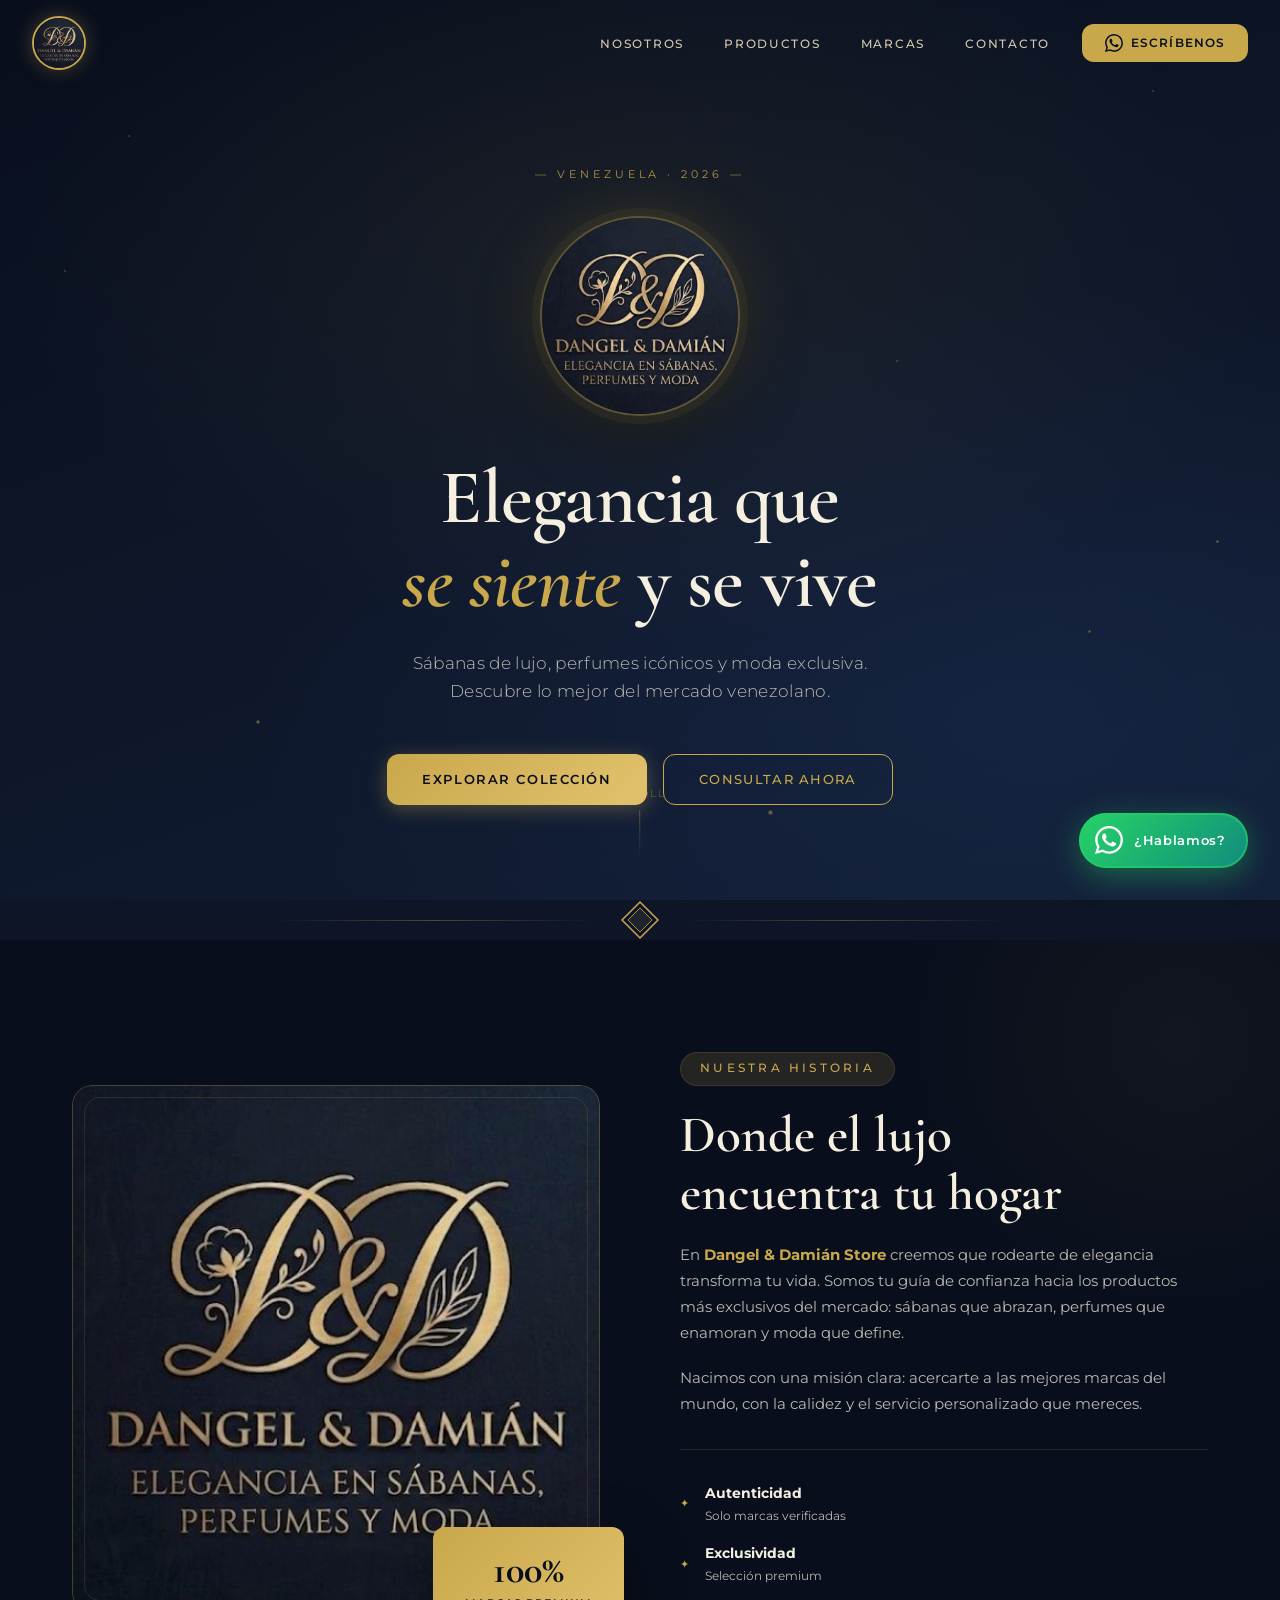
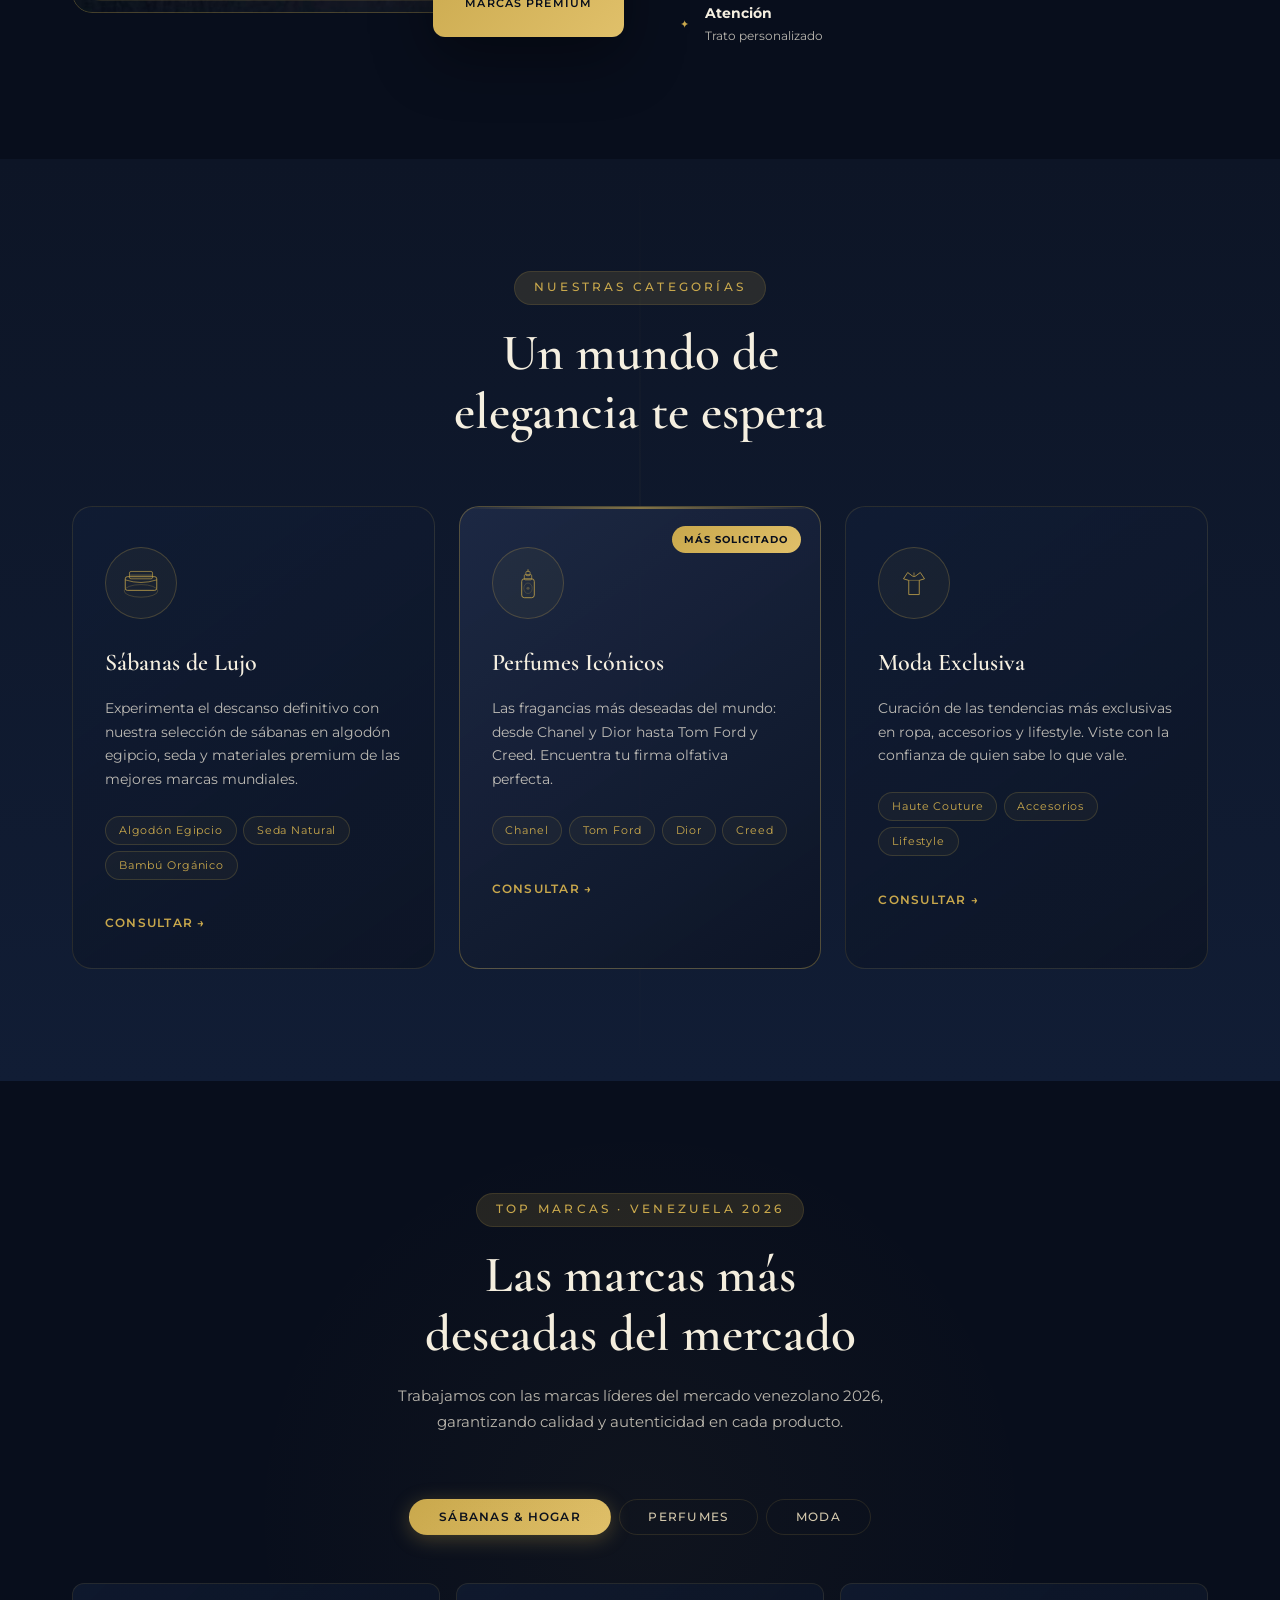
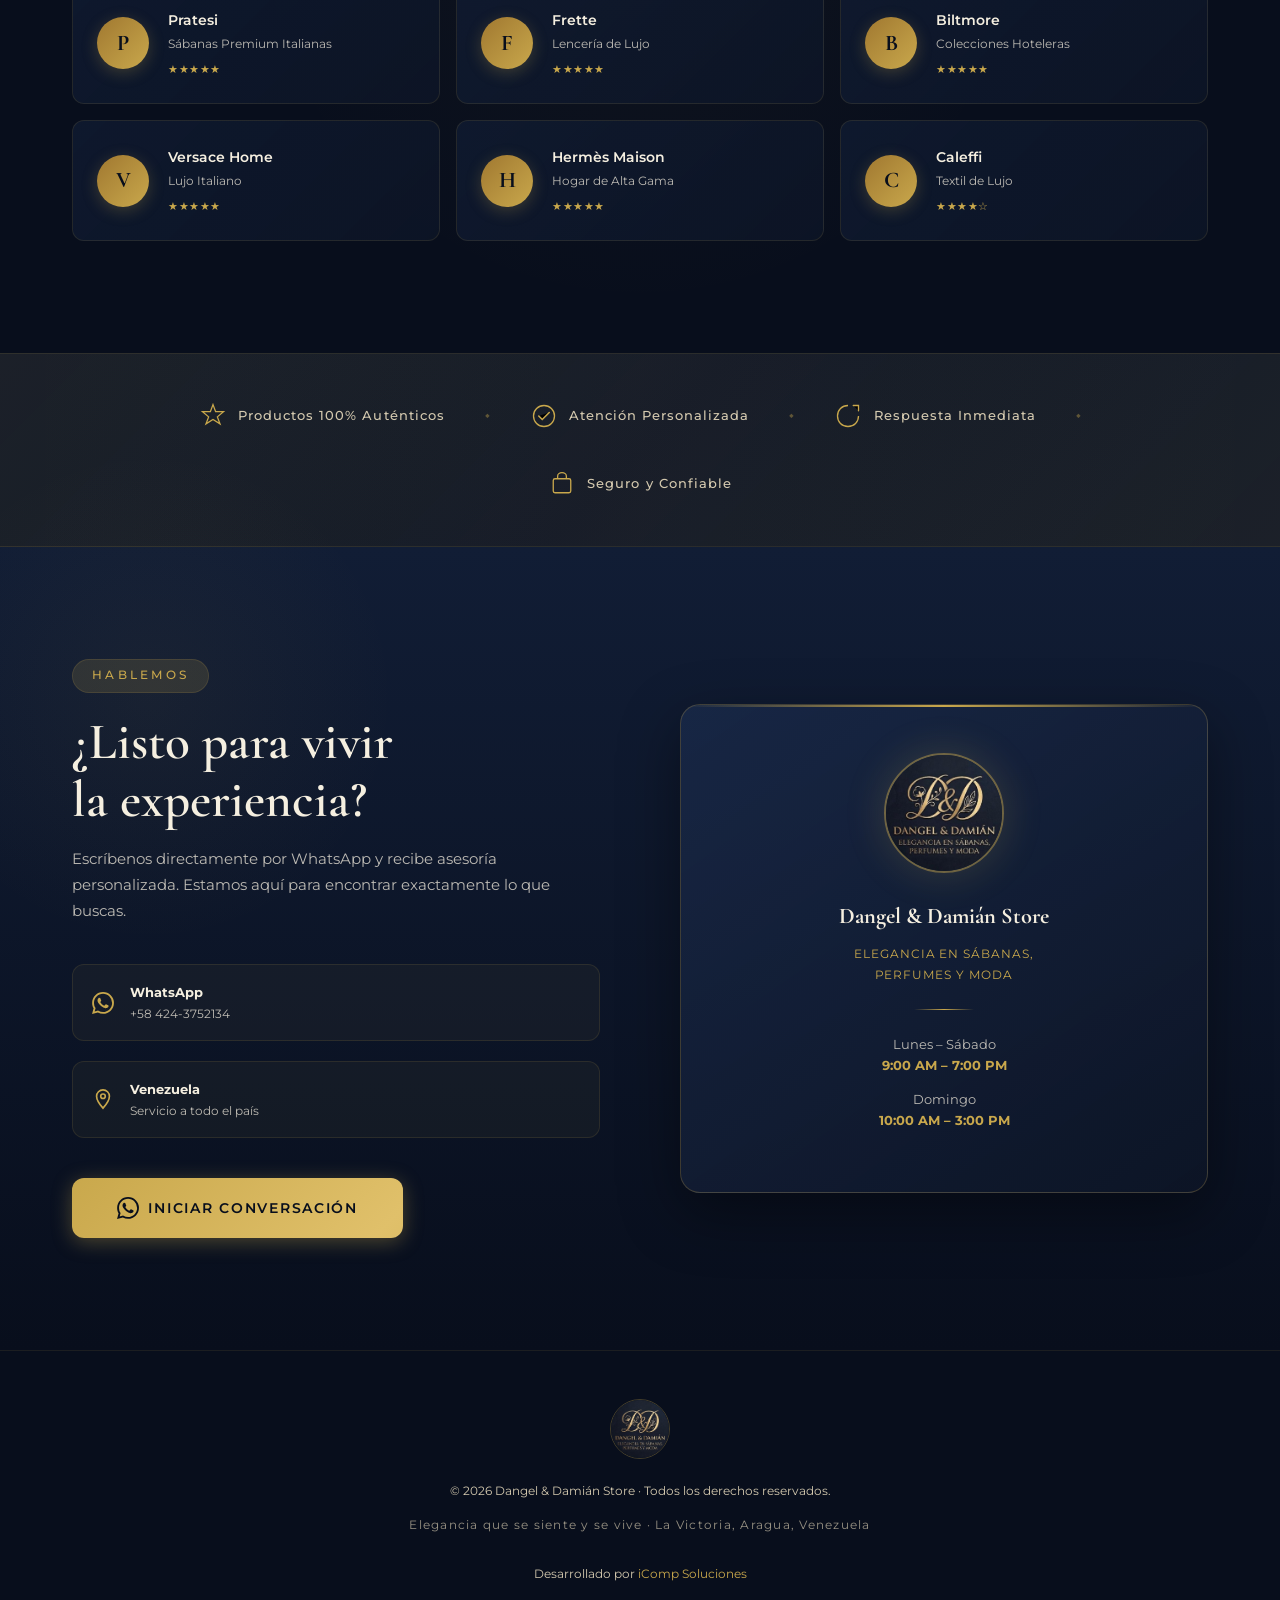
==== commit ce260900: "add seo local + made by" ====
--- a/index.html
+++ b/index.html
@@ -1,15 +1,136 @@
 <!DOCTYPE html>
-<html lang="es">
+<html lang="es" prefix="og: https://ogp.me/ns#">
+
 <head>
   <meta charset="UTF-8" />
   <meta name="viewport" content="width=device-width, initial-scale=1.0" />
-  <title>Dangel & Damián Store | Elegancia en Sábanas, Perfumes y Moda</title>
-  <meta name="description" content="Dangel & Damián Store – Tu destino de lujo en Venezuela para sábanas premium, perfumes exclusivos y moda de las mejores marcas del mundo." />
+
+  <!-- ══ SEO PRIMARIO ══════════════════════════════════════════════════ -->
+  <title>Dangel & Damián Store | Sábanas, Perfumes y Moda de Lujo — La Victoria, Aragua</title>
+  <meta name="description"
+    content="Dangel & Damián Store: sábanas premium, perfumes icónicos y moda exclusiva en La Victoria, estado Aragua, Venezuela. Marcas top 2026. Consulta por WhatsApp +58 424-3752134." />
+  <meta name="keywords"
+    content="sábanas de lujo La Victoria, perfumes exclusivos La Victoria, moda premium Aragua, Dangel Damián Store La Victoria, sábanas Aragua, perfumes Venezuela, tienda lujo La Victoria 2026" />
+  <meta name="author" content="Dangel & Damián Store" />
+  <meta name="robots" content="index, follow, max-snippet:-1, max-image-preview:large, max-video-preview:-1" />
+  <link rel="canonical" href="https://dangel-damian-store.icompsoluciones.workers.dev/" />
+
+  <!-- ══ GEO / NEGOCIO ════════════════════════════════════════════════ -->
+  <meta name="geo.region" content="VE-D" />
+  <meta name="geo.placename" content="La Victoria, Aragua" />
+  <meta name="language" content="Spanish" />
+  <meta name="revisit-after" content="7 days" />
+
+  <!-- ══ OPEN GRAPH (Facebook, WhatsApp, LinkedIn) ════════════════════ -->
+  <meta property="og:type" content="website" />
+  <meta property="og:site_name" content="Dangel & Damián Store" />
+  <meta property="og:title" content="Dangel & Damián Store | Sábanas, Perfumes y Moda de Lujo" />
+  <meta property="og:description"
+    content="Tu destino de lujo en La Victoria, Aragua: sábanas premium, perfumes icónicos y moda exclusiva. Las mejores marcas del mercado 2026. Consulta por WhatsApp." />
+  <meta property="og:url" content="https://dangel-damian-store.icompsoluciones.workers.dev/" />
+  <meta property="og:image" content="https://dangel-damian-store.icompsoluciones.workers.dev/logo.jpg" />
+  <meta property="og:image:width" content="600" />
+  <meta property="og:image:height" content="600" />
+  <meta property="og:image:alt" content="Dangel & Damián Store — Elegancia en Sábanas, Perfumes y Moda" />
+  <meta property="og:locale" content="es_VE" />
+
+  <!-- ══ TWITTER CARD ══════════════════════════════════════════════════ -->
+  <meta name="twitter:card" content="summary_large_image" />
+  <meta name="twitter:title" content="Dangel & Damián Store | Sábanas, Perfumes y Moda de Lujo" />
+  <meta name="twitter:description"
+    content="Tu destino de lujo en La Victoria, Aragua. Sábanas premium, perfumes icónicos y moda exclusiva. Consulta por WhatsApp." />
+  <meta name="twitter:image" content="https://dangel-damian-store.icompsoluciones.workers.dev/logo.jpg" />
+
+  <!-- ══ FAVICON ══════════════════════════════════════════════════════ -->
+  <link rel="icon" type="image/jpeg" href="logo.jpg" />
+  <link rel="apple-touch-icon" href="logo.jpg" />
+
+  <!-- ══ PERFORMANCE ══════════════════════════════════════════════════ -->
+  <link rel="dns-prefetch" href="https://fonts.googleapis.com" />
+  <link rel="dns-prefetch" href="https://wa.me" />
   <link rel="preconnect" href="https://fonts.googleapis.com" />
   <link rel="preconnect" href="https://fonts.gstatic.com" crossorigin />
-  <link href="https://fonts.googleapis.com/css2?family=Cormorant+Garamond:ital,wght@0,300;0,400;0,600;0,700;1,300;1,400&family=Montserrat:wght@200;300;400;500;600&display=swap" rel="stylesheet" />
+  <link rel="preload" href="logo.jpg" as="image" />
+
+  <!-- ══ GOOGLE ANALYTICS 4 ═══════════════════════════════════════════ -->
+  <!-- REEMPLAZA G-ZXXW31B1FD con tu Measurement ID de GA4 -->
+  <script async src="https://www.googletagmanager.com/gtag/js?id=G-ZXXW31B1FD"></script>
+  <script>
+    window.dataLayer = window.dataLayer || [];
+    function gtag() { dataLayer.push(arguments); }
+    gtag('js', new Date());
+    gtag('config', 'G-ZXXW31B1FD', {
+      page_title: 'Dangel & Damián Store — Home',
+      page_location: window.location.href
+    });
+    // Expose gtag globally for conversion tracking
+    window._gtag = gtag;
+  </script>
+
+  <!-- ══ SCHEMA.ORG — LocalBusiness JSON-LD ══════════════════════════ -->
+  <script type="application/ld+json">
+  {
+    "@context": "https://schema.org",
+    "@type": "LocalBusiness",
+    "name": "Dangel & Damián Store",
+    "alternateName": "D&D Store",
+    "description": "Tienda de lujo en La Victoria, Aragua, especializada en sábanas premium, perfumes icónicos y moda exclusiva de las mejores marcas del mundo.",
+    "url": "https://dangel-damian-store.icompsoluciones.workers.dev/",
+    "logo": "https://dangel-damian-store.icompsoluciones.workers.dev/logo.jpg",
+    "image": "https://dangel-damian-store.icompsoluciones.workers.dev/logo.jpg",
+    "telephone": "+584243752134",
+    "contactPoint": {
+      "@type": "ContactPoint",
+      "telephone": "+584243752134",
+      "contactType": "customer service",
+      "contactOption": "TollFree",
+      "availableLanguage": "Spanish"
+    },
+    "address": {
+      "@type": "PostalAddress",
+      "addressLocality": "La Victoria",
+      "addressRegion": "Aragua",
+      "addressCountry": "VE"
+    },
+    "openingHoursSpecification": [
+      {
+        "@type": "OpeningHoursSpecification",
+        "dayOfWeek": ["Monday","Tuesday","Wednesday","Thursday","Friday","Saturday"],
+        "opens": "09:00",
+        "closes": "19:00"
+      },
+      {
+        "@type": "OpeningHoursSpecification",
+        "dayOfWeek": ["Sunday"],
+        "opens": "10:00",
+        "closes": "15:00"
+      }
+    ],
+    "priceRange": "$$",
+    "currenciesAccepted": "USD, VES",
+    "paymentAccepted": "Cash, Bank Transfer",
+    "hasOfferCatalog": {
+      "@type": "OfferCatalog",
+      "name": "Catálogo Dangel & Damián",
+      "itemListElement": [
+        { "@type": "Offer", "itemOffered": { "@type": "Product", "name": "Sábanas de Lujo" } },
+        { "@type": "Offer", "itemOffered": { "@type": "Product", "name": "Perfumes Icónicos" } },
+        { "@type": "Offer", "itemOffered": { "@type": "Product", "name": "Moda Exclusiva" } }
+      ]
+    },
+    "sameAs": [
+      "https://wa.me/584243752134"
+    ]
+  }
+  </script>
+
+  <!-- ══ FUENTES ══════════════════════════════════════════════════════ -->
+  <link
+    href="https://fonts.googleapis.com/css2?family=Cormorant+Garamond:ital,wght@0,300;0,400;0,600;0,700;1,300;1,400&family=Montserrat:wght@200;300;400;500;600&display=swap"
+    rel="stylesheet" />
   <link rel="stylesheet" href="style.css" />
 </head>
+
 <body>
 
   <!-- ══════════════ NAVBAR ══════════════ -->
@@ -25,7 +146,10 @@
         <li><a href="#contacto">Contacto</a></li>
       </ul>
       <a href="https://wa.me/584243752134" target="_blank" class="nav-cta" id="nav-whatsapp">
-        <svg width="18" height="18" viewBox="0 0 24 24" fill="currentColor"><path d="M17.472 14.382c-.297-.149-1.758-.867-2.03-.967-.273-.099-.471-.148-.67.15-.197.297-.767.966-.94 1.164-.173.199-.347.223-.644.075-.297-.15-1.255-.463-2.39-1.475-.883-.788-1.48-1.761-1.653-2.059-.173-.297-.018-.458.13-.606.134-.133.298-.347.446-.52.149-.174.198-.298.298-.497.099-.198.05-.371-.025-.52-.075-.149-.669-1.612-.916-2.207-.242-.579-.487-.5-.669-.51-.173-.008-.371-.01-.57-.01-.198 0-.52.074-.792.372-.272.297-1.04 1.016-1.04 2.479 0 1.462 1.065 2.875 1.213 3.074.149.198 2.096 3.2 5.077 4.487.709.306 1.262.489 1.694.625.712.227 1.36.195 1.871.118.571-.085 1.758-.719 2.006-1.413.248-.694.248-1.289.173-1.413-.074-.124-.272-.198-.57-.347m-5.421 7.403h-.004a9.87 9.87 0 01-5.031-1.378l-.361-.214-3.741.982.998-3.648-.235-.374a9.86 9.86 0 01-1.51-5.26c.001-5.45 4.436-9.884 9.888-9.884 2.64 0 5.122 1.03 6.988 2.898a9.825 9.825 0 012.893 6.994c-.003 5.45-4.437 9.884-9.885 9.884m8.413-18.297A11.815 11.815 0 0012.05 0C5.495 0 .16 5.335.157 11.892c0 2.096.547 4.142 1.588 5.945L.057 24l6.305-1.654a11.882 11.882 0 005.683 1.448h.005c6.554 0 11.89-5.335 11.893-11.893a11.821 11.821 0 00-3.48-8.413z"/></svg>
+        <svg width="18" height="18" viewBox="0 0 24 24" fill="currentColor">
+          <path
+            d="M17.472 14.382c-.297-.149-1.758-.867-2.03-.967-.273-.099-.471-.148-.67.15-.197.297-.767.966-.94 1.164-.173.199-.347.223-.644.075-.297-.15-1.255-.463-2.39-1.475-.883-.788-1.48-1.761-1.653-2.059-.173-.297-.018-.458.13-.606.134-.133.298-.347.446-.52.149-.174.198-.298.298-.497.099-.198.05-.371-.025-.52-.075-.149-.669-1.612-.916-2.207-.242-.579-.487-.5-.669-.51-.173-.008-.371-.01-.57-.01-.198 0-.52.074-.792.372-.272.297-1.04 1.016-1.04 2.479 0 1.462 1.065 2.875 1.213 3.074.149.198 2.096 3.2 5.077 4.487.709.306 1.262.489 1.694.625.712.227 1.36.195 1.871.118.571-.085 1.758-.719 2.006-1.413.248-.694.248-1.289.173-1.413-.074-.124-.272-.198-.57-.347m-5.421 7.403h-.004a9.87 9.87 0 01-5.031-1.378l-.361-.214-3.741.982.998-3.648-.235-.374a9.86 9.86 0 01-1.51-5.26c.001-5.45 4.436-9.884 9.888-9.884 2.64 0 5.122 1.03 6.988 2.898a9.825 9.825 0 012.893 6.994c-.003 5.45-4.437 9.884-9.885 9.884m8.413-18.297A11.815 11.815 0 0012.05 0C5.495 0 .16 5.335.157 11.892c0 2.096.547 4.142 1.588 5.945L.057 24l6.305-1.654a11.882 11.882 0 005.683 1.448h.005c6.554 0 11.89-5.335 11.893-11.893a11.821 11.821 0 00-3.48-8.413z" />
+        </svg>
         Escríbenos
       </a>
       <button class="hamburger" id="hamburger" aria-label="Abrir menú">
@@ -50,11 +174,11 @@
       <div class="hero-badge">— Venezuela · 2026 —</div>
       <img src="logo.jpg" alt="Dangel & Damián" class="hero-logo" />
       <h1 class="hero-title">
-        Elegancia que<br/>
+        Elegancia que<br />
         <em>se siente</em> y se vive
       </h1>
       <p class="hero-subtitle">
-        Sábanas de lujo, perfumes icónicos y moda exclusiva.<br/>
+        Sábanas de lujo, perfumes icónicos y moda exclusiva.<br />
         Descubre lo mejor del mercado venezolano.
       </p>
       <div class="hero-actions">
@@ -73,7 +197,10 @@
   <!-- ══════════════ DIVIDER ══════════════ -->
   <div class="ornamental-divider" aria-hidden="true">
     <div class="orn-line"></div>
-    <svg class="orn-diamond" viewBox="0 0 40 40"><path d="M20 2 L38 20 L20 38 L2 20 Z" stroke="#c9a84c" stroke-width="1.5" fill="none"/><path d="M20 8 L32 20 L20 32 L8 20 Z" stroke="#c9a84c" stroke-width="0.8" fill="rgba(201,168,76,0.1)"/></svg>
+    <svg class="orn-diamond" viewBox="0 0 40 40">
+      <path d="M20 2 L38 20 L20 38 L2 20 Z" stroke="#c9a84c" stroke-width="1.5" fill="none" />
+      <path d="M20 8 L32 20 L20 32 L8 20 Z" stroke="#c9a84c" stroke-width="0.8" fill="rgba(201,168,76,0.1)" />
+    </svg>
     <div class="orn-line"></div>
   </div>
 
@@ -93,9 +220,12 @@
         </div>
         <div class="about-text">
           <span class="section-tag">Nuestra Historia</span>
-          <h2 class="section-title">Donde el lujo<br/>encuentra tu hogar</h2>
-          <p>En <strong>Dangel & Damián Store</strong> creemos que rodearte de elegancia transforma tu vida. Somos tu guía de confianza hacia los productos más exclusivos del mercado: sábanas que abrazan, perfumes que enamoran y moda que define.</p>
-          <p>Nacimos con una misión clara: acercarte a las mejores marcas del mundo, con la calidez y el servicio personalizado que mereces.</p>
+          <h2 class="section-title">Donde el lujo<br />encuentra tu hogar</h2>
+          <p>En <strong>Dangel & Damián Store</strong> creemos que rodearte de elegancia transforma tu vida. Somos tu
+            guía de confianza hacia los productos más exclusivos del mercado: sábanas que abrazan, perfumes que enamoran
+            y moda que define.</p>
+          <p>Nacimos con una misión clara: acercarte a las mejores marcas del mundo, con la calidez y el servicio
+            personalizado que mereces.</p>
           <div class="about-pillars">
             <div class="pillar">
               <div class="pillar-icon">✦</div>
@@ -129,55 +259,79 @@
     <div class="container">
       <div class="section-header">
         <span class="section-tag">Nuestras Categorías</span>
-        <h2 class="section-title">Un mundo de<br/>elegancia te espera</h2>
+        <h2 class="section-title">Un mundo de<br />elegancia te espera</h2>
       </div>
       <div class="cat-grid">
 
         <div class="cat-card" id="cat-sabanas">
           <div class="cat-glow"></div>
           <div class="cat-icon-wrap">
-            <svg viewBox="0 0 80 80" class="cat-icon"><ellipse cx="40" cy="55" rx="32" ry="12" fill="none" stroke="#c9a84c" stroke-width="1.2" opacity="0.4"/><rect x="10" y="28" width="60" height="26" rx="4" fill="none" stroke="#c9a84c" stroke-width="1.5"/><path d="M10 34 Q40 44 70 34" stroke="#c9a84c" stroke-width="1.2" fill="none"/><rect x="18" y="18" width="44" height="14" rx="3" fill="none" stroke="#c9a84c" stroke-width="1.2"/><line x1="18" y1="25" x2="62" y2="25" stroke="#c9a84c" stroke-width="0.8"/></svg>
+            <svg viewBox="0 0 80 80" class="cat-icon">
+              <ellipse cx="40" cy="55" rx="32" ry="12" fill="none" stroke="#c9a84c" stroke-width="1.2" opacity="0.4" />
+              <rect x="10" y="28" width="60" height="26" rx="4" fill="none" stroke="#c9a84c" stroke-width="1.5" />
+              <path d="M10 34 Q40 44 70 34" stroke="#c9a84c" stroke-width="1.2" fill="none" />
+              <rect x="18" y="18" width="44" height="14" rx="3" fill="none" stroke="#c9a84c" stroke-width="1.2" />
+              <line x1="18" y1="25" x2="62" y2="25" stroke="#c9a84c" stroke-width="0.8" />
+            </svg>
           </div>
           <h3>Sábanas de Lujo</h3>
-          <p>Experimenta el descanso definitivo con nuestra selección de sábanas en algodón egipcio, seda y materiales premium de las mejores marcas mundiales.</p>
+          <p>Experimenta el descanso definitivo con nuestra selección de sábanas en algodón egipcio, seda y materiales
+            premium de las mejores marcas mundiales.</p>
           <div class="cat-tags">
             <span>Algodón Egipcio</span>
             <span>Seda Natural</span>
             <span>Bambú Orgánico</span>
           </div>
-          <a href="https://wa.me/584243752134?text=Hola!%20Me%20interesan%20las%20sábanas%20premium" target="_blank" class="cat-cta" id="cta-sabanas">Consultar →</a>
+          <a href="https://wa.me/584243752134?text=Hola!%20Me%20interesan%20las%20sábanas%20premium" target="_blank"
+            class="cat-cta" id="cta-sabanas">Consultar →</a>
         </div>
 
         <div class="cat-card cat-card--featured" id="cat-perfumes">
           <div class="cat-badge">Más Solicitado</div>
           <div class="cat-glow"></div>
           <div class="cat-icon-wrap">
-            <svg viewBox="0 0 80 80" class="cat-icon"><rect x="28" y="32" width="24" height="36" rx="5" fill="none" stroke="#c9a84c" stroke-width="1.5"/><rect x="33" y="24" width="14" height="10" rx="2" fill="none" stroke="#c9a84c" stroke-width="1.2"/><rect x="36" y="18" width="8" height="8" rx="2" fill="none" stroke="#c9a84c" stroke-width="1.2"/><line x1="40" y1="14" x2="40" y2="18" stroke="#c9a84c" stroke-width="1.5"/><ellipse cx="40" cy="50" rx="8" ry="10" fill="none" stroke="#c9a84c" stroke-width="0.8" opacity="0.5"/><circle cx="40" cy="50" r="3" fill="rgba(201,168,76,0.3)"/></svg>
+            <svg viewBox="0 0 80 80" class="cat-icon">
+              <rect x="28" y="32" width="24" height="36" rx="5" fill="none" stroke="#c9a84c" stroke-width="1.5" />
+              <rect x="33" y="24" width="14" height="10" rx="2" fill="none" stroke="#c9a84c" stroke-width="1.2" />
+              <rect x="36" y="18" width="8" height="8" rx="2" fill="none" stroke="#c9a84c" stroke-width="1.2" />
+              <line x1="40" y1="14" x2="40" y2="18" stroke="#c9a84c" stroke-width="1.5" />
+              <ellipse cx="40" cy="50" rx="8" ry="10" fill="none" stroke="#c9a84c" stroke-width="0.8" opacity="0.5" />
+              <circle cx="40" cy="50" r="3" fill="rgba(201,168,76,0.3)" />
+            </svg>
           </div>
           <h3>Perfumes Icónicos</h3>
-          <p>Las fragancias más deseadas del mundo: desde Chanel y Dior hasta Tom Ford y Creed. Encuentra tu firma olfativa perfecta.</p>
+          <p>Las fragancias más deseadas del mundo: desde Chanel y Dior hasta Tom Ford y Creed. Encuentra tu firma
+            olfativa perfecta.</p>
           <div class="cat-tags">
             <span>Chanel</span>
             <span>Tom Ford</span>
             <span>Dior</span>
             <span>Creed</span>
           </div>
-          <a href="https://wa.me/584243752134?text=Hola!%20Me%20interesan%20los%20perfumes" target="_blank" class="cat-cta" id="cta-perfumes">Consultar →</a>
+          <a href="https://wa.me/584243752134?text=Hola!%20Me%20interesan%20los%20perfumes" target="_blank"
+            class="cat-cta" id="cta-perfumes">Consultar →</a>
         </div>
 
         <div class="cat-card" id="cat-moda">
           <div class="cat-glow"></div>
           <div class="cat-icon-wrap">
-            <svg viewBox="0 0 80 80" class="cat-icon"><path d="M28 20 L20 32 L30 35 L30 62 L50 62 L50 35 L60 32 L52 20 L44 26 C42 28 38 28 36 26 Z" fill="none" stroke="#c9a84c" stroke-width="1.5" stroke-linejoin="round"/><line x1="30" y1="35" x2="50" y2="35" stroke="#c9a84c" stroke-width="0.8"/><line x1="40" y1="20" x2="40" y2="26" stroke="#c9a84c" stroke-width="1.2"/></svg>
+            <svg viewBox="0 0 80 80" class="cat-icon">
+              <path d="M28 20 L20 32 L30 35 L30 62 L50 62 L50 35 L60 32 L52 20 L44 26 C42 28 38 28 36 26 Z" fill="none"
+                stroke="#c9a84c" stroke-width="1.5" stroke-linejoin="round" />
+              <line x1="30" y1="35" x2="50" y2="35" stroke="#c9a84c" stroke-width="0.8" />
+              <line x1="40" y1="20" x2="40" y2="26" stroke="#c9a84c" stroke-width="1.2" />
+            </svg>
           </div>
           <h3>Moda Exclusiva</h3>
-          <p>Curación de las tendencias más exclusivas en ropa, accesorios y lifestyle. Viste con la confianza de quien sabe lo que vale.</p>
+          <p>Curación de las tendencias más exclusivas en ropa, accesorios y lifestyle. Viste con la confianza de quien
+            sabe lo que vale.</p>
           <div class="cat-tags">
             <span>Haute Couture</span>
             <span>Accesorios</span>
             <span>Lifestyle</span>
           </div>
-          <a href="https://wa.me/584243752134?text=Hola!%20Me%20interesa%20la%20moda%20exclusiva" target="_blank" class="cat-cta" id="cta-moda">Consultar →</a>
+          <a href="https://wa.me/584243752134?text=Hola!%20Me%20interesa%20la%20moda%20exclusiva" target="_blank"
+            class="cat-cta" id="cta-moda">Consultar →</a>
         </div>
 
       </div>
@@ -189,8 +343,9 @@
     <div class="container">
       <div class="section-header">
         <span class="section-tag">Top Marcas · Venezuela 2026</span>
-        <h2 class="section-title">Las marcas más<br/>deseadas del mercado</h2>
-        <p class="section-desc">Trabajamos con las marcas líderes del mercado venezolano 2026, garantizando calidad y autenticidad en cada producto.</p>
+        <h2 class="section-title">Las marcas más<br />deseadas del mercado</h2>
+        <p class="section-desc">Trabajamos con las marcas líderes del mercado venezolano 2026, garantizando calidad y
+          autenticidad en cada producto.</p>
       </div>
 
       <div class="brands-tabs">
@@ -365,22 +520,36 @@
   <section class="promise-strip">
     <div class="promise-inner">
       <div class="promise-item">
-        <svg viewBox="0 0 32 32" class="promise-icon"><path d="M16 3 L19 11 L28 11 L21 17 L24 25 L16 20 L8 25 L11 17 L4 11 L13 11 Z" fill="none" stroke="#c9a84c" stroke-width="1.5"/></svg>
+        <svg viewBox="0 0 32 32" class="promise-icon">
+          <path d="M16 3 L19 11 L28 11 L21 17 L24 25 L16 20 L8 25 L11 17 L4 11 L13 11 Z" fill="none" stroke="#c9a84c"
+            stroke-width="1.5" />
+        </svg>
         <span>Productos 100% Auténticos</span>
       </div>
       <div class="promise-dot" aria-hidden="true">◆</div>
       <div class="promise-item">
-        <svg viewBox="0 0 32 32" class="promise-icon"><circle cx="16" cy="16" r="12" fill="none" stroke="#c9a84c" stroke-width="1.5"/><path d="M10 16 L14 20 L22 12" stroke="#c9a84c" stroke-width="1.8" stroke-linecap="round"/></svg>
+        <svg viewBox="0 0 32 32" class="promise-icon">
+          <circle cx="16" cy="16" r="12" fill="none" stroke="#c9a84c" stroke-width="1.5" />
+          <path d="M10 16 L14 20 L22 12" stroke="#c9a84c" stroke-width="1.8" stroke-linecap="round" />
+        </svg>
         <span>Atención Personalizada</span>
       </div>
       <div class="promise-dot" aria-hidden="true">◆</div>
       <div class="promise-item">
-        <svg viewBox="0 0 32 32" class="promise-icon"><path d="M16 4 C9 4 4 9 4 16 C4 23 9 28 16 28 C23 28 28 23 28 16" fill="none" stroke="#c9a84c" stroke-width="1.5"/><path d="M22 4 L28 4 L28 10" stroke="#c9a84c" stroke-width="1.5" stroke-linecap="round"/></svg>
+        <svg viewBox="0 0 32 32" class="promise-icon">
+          <path d="M16 4 C9 4 4 9 4 16 C4 23 9 28 16 28 C23 28 28 23 28 16" fill="none" stroke="#c9a84c"
+            stroke-width="1.5" />
+          <path d="M22 4 L28 4 L28 10" stroke="#c9a84c" stroke-width="1.5" stroke-linecap="round" />
+        </svg>
         <span>Respuesta Inmediata</span>
       </div>
       <div class="promise-dot" aria-hidden="true">◆</div>
       <div class="promise-item">
-        <svg viewBox="0 0 32 32" class="promise-icon"><rect x="6" y="10" width="20" height="16" rx="2" fill="none" stroke="#c9a84c" stroke-width="1.5"/><path d="M11 10 L11 7 C11 5 13 3 16 3 C19 3 21 5 21 7 L21 10" fill="none" stroke="#c9a84c" stroke-width="1.5"/></svg>
+        <svg viewBox="0 0 32 32" class="promise-icon">
+          <rect x="6" y="10" width="20" height="16" rx="2" fill="none" stroke="#c9a84c" stroke-width="1.5" />
+          <path d="M11 10 L11 7 C11 5 13 3 16 3 C19 3 21 5 21 7 L21 10" fill="none" stroke="#c9a84c"
+            stroke-width="1.5" />
+        </svg>
         <span>Seguro y Confiable</span>
       </div>
     </div>
@@ -392,26 +561,37 @@
       <div class="contact-grid">
         <div class="contact-left">
           <span class="section-tag">Hablemos</span>
-          <h2 class="section-title">¿Listo para vivir<br/>la experiencia?</h2>
-          <p>Escríbenos directamente por WhatsApp y recibe asesoría personalizada. Estamos aquí para encontrar exactamente lo que buscas.</p>
+          <h2 class="section-title">¿Listo para vivir<br />la experiencia?</h2>
+          <p>Escríbenos directamente por WhatsApp y recibe asesoría personalizada. Estamos aquí para encontrar
+            exactamente lo que buscas.</p>
           <div class="contact-details">
             <div class="contact-item">
-              <svg viewBox="0 0 24 24" class="contact-icon" fill="currentColor"><path d="M17.472 14.382c-.297-.149-1.758-.867-2.03-.967-.273-.099-.471-.148-.67.15-.197.297-.767.966-.94 1.164-.173.199-.347.223-.644.075-.297-.15-1.255-.463-2.39-1.475-.883-.788-1.48-1.761-1.653-2.059-.173-.297-.018-.458.13-.606.134-.133.298-.347.446-.52.149-.174.198-.298.298-.497.099-.198.05-.371-.025-.52-.075-.149-.669-1.612-.916-2.207-.242-.579-.487-.5-.669-.51-.173-.008-.371-.01-.57-.01-.198 0-.52.074-.792.372-.272.297-1.04 1.016-1.04 2.479 0 1.462 1.065 2.875 1.213 3.074.149.198 2.096 3.2 5.077 4.487.709.306 1.262.489 1.694.625.712.227 1.36.195 1.871.118.571-.085 1.758-.719 2.006-1.413.248-.694.248-1.289.173-1.413-.074-.124-.272-.198-.57-.347m-5.421 7.403h-.004a9.87 9.87 0 01-5.031-1.378l-.361-.214-3.741.982.998-3.648-.235-.374a9.86 9.86 0 01-1.51-5.26c.001-5.45 4.436-9.884 9.888-9.884 2.64 0 5.122 1.03 6.988 2.898a9.825 9.825 0 012.893 6.994c-.003 5.45-4.437 9.884-9.885 9.884m8.413-18.297A11.815 11.815 0 0012.05 0C5.495 0 .16 5.335.157 11.892c0 2.096.547 4.142 1.588 5.945L.057 24l6.305-1.654a11.882 11.882 0 005.683 1.448h.005c6.554 0 11.89-5.335 11.893-11.893a11.821 11.821 0 00-3.48-8.413z"/></svg>
+              <svg viewBox="0 0 24 24" class="contact-icon" fill="currentColor">
+                <path
+                  d="M17.472 14.382c-.297-.149-1.758-.867-2.03-.967-.273-.099-.471-.148-.67.15-.197.297-.767.966-.94 1.164-.173.199-.347.223-.644.075-.297-.15-1.255-.463-2.39-1.475-.883-.788-1.48-1.761-1.653-2.059-.173-.297-.018-.458.13-.606.134-.133.298-.347.446-.52.149-.174.198-.298.298-.497.099-.198.05-.371-.025-.52-.075-.149-.669-1.612-.916-2.207-.242-.579-.487-.5-.669-.51-.173-.008-.371-.01-.57-.01-.198 0-.52.074-.792.372-.272.297-1.04 1.016-1.04 2.479 0 1.462 1.065 2.875 1.213 3.074.149.198 2.096 3.2 5.077 4.487.709.306 1.262.489 1.694.625.712.227 1.36.195 1.871.118.571-.085 1.758-.719 2.006-1.413.248-.694.248-1.289.173-1.413-.074-.124-.272-.198-.57-.347m-5.421 7.403h-.004a9.87 9.87 0 01-5.031-1.378l-.361-.214-3.741.982.998-3.648-.235-.374a9.86 9.86 0 01-1.51-5.26c.001-5.45 4.436-9.884 9.888-9.884 2.64 0 5.122 1.03 6.988 2.898a9.825 9.825 0 012.893 6.994c-.003 5.45-4.437 9.884-9.885 9.884m8.413-18.297A11.815 11.815 0 0012.05 0C5.495 0 .16 5.335.157 11.892c0 2.096.547 4.142 1.588 5.945L.057 24l6.305-1.654a11.882 11.882 0 005.683 1.448h.005c6.554 0 11.89-5.335 11.893-11.893a11.821 11.821 0 00-3.48-8.413z" />
+              </svg>
               <div>
                 <strong>WhatsApp</strong>
                 <span>+58 424-3752134</span>
               </div>
             </div>
             <div class="contact-item">
-              <svg viewBox="0 0 24 24" class="contact-icon" fill="none" stroke="currentColor" stroke-width="1.8"><path d="M12 2C8.13 2 5 5.13 5 9c0 5.25 7 13 7 13s7-7.75 7-13c0-3.87-3.13-7-7-7z"/><circle cx="12" cy="9" r="2.5"/></svg>
+              <svg viewBox="0 0 24 24" class="contact-icon" fill="none" stroke="currentColor" stroke-width="1.8">
+                <path d="M12 2C8.13 2 5 5.13 5 9c0 5.25 7 13 7 13s7-7.75 7-13c0-3.87-3.13-7-7-7z" />
+                <circle cx="12" cy="9" r="2.5" />
+              </svg>
               <div>
                 <strong>Venezuela</strong>
                 <span>Servicio a todo el país</span>
               </div>
             </div>
           </div>
-          <a href="https://wa.me/584243752134?text=Hola%20Dangel%20%26%20Damián!%20Me%20gustaría%20recibir%20más%20información%20sobre%20sus%20productos." target="_blank" class="btn-gold btn-large" id="contact-whatsapp-btn">
-            <svg width="22" height="22" viewBox="0 0 24 24" fill="currentColor"><path d="M17.472 14.382c-.297-.149-1.758-.867-2.03-.967-.273-.099-.471-.148-.67.15-.197.297-.767.966-.94 1.164-.173.199-.347.223-.644.075-.297-.15-1.255-.463-2.39-1.475-.883-.788-1.48-1.761-1.653-2.059-.173-.297-.018-.458.13-.606.134-.133.298-.347.446-.52.149-.174.198-.298.298-.497.099-.198.05-.371-.025-.52-.075-.149-.669-1.612-.916-2.207-.242-.579-.487-.5-.669-.51-.173-.008-.371-.01-.57-.01-.198 0-.52.074-.792.372-.272.297-1.04 1.016-1.04 2.479 0 1.462 1.065 2.875 1.213 3.074.149.198 2.096 3.2 5.077 4.487.709.306 1.262.489 1.694.625.712.227 1.36.195 1.871.118.571-.085 1.758-.719 2.006-1.413.248-.694.248-1.289.173-1.413-.074-.124-.272-.198-.57-.347m-5.421 7.403h-.004a9.87 9.87 0 01-5.031-1.378l-.361-.214-3.741.982.998-3.648-.235-.374a9.86 9.86 0 01-1.51-5.26c.001-5.45 4.436-9.884 9.888-9.884 2.64 0 5.122 1.03 6.988 2.898a9.825 9.825 0 012.893 6.994c-.003 5.45-4.437 9.884-9.885 9.884m8.413-18.297A11.815 11.815 0 0012.05 0C5.495 0 .16 5.335.157 11.892c0 2.096.547 4.142 1.588 5.945L.057 24l6.305-1.654a11.882 11.882 0 005.683 1.448h.005c6.554 0 11.89-5.335 11.893-11.893a11.821 11.821 0 00-3.48-8.413z"/></svg>
+          <a href="https://wa.me/584243752134?text=Hola%20Dangel%20%26%20Damián!%20Me%20gustaría%20recibir%20más%20información%20sobre%20sus%20productos."
+            target="_blank" class="btn-gold btn-large" id="contact-whatsapp-btn">
+            <svg width="22" height="22" viewBox="0 0 24 24" fill="currentColor">
+              <path
+                d="M17.472 14.382c-.297-.149-1.758-.867-2.03-.967-.273-.099-.471-.148-.67.15-.197.297-.767.966-.94 1.164-.173.199-.347.223-.644.075-.297-.15-1.255-.463-2.39-1.475-.883-.788-1.48-1.761-1.653-2.059-.173-.297-.018-.458.13-.606.134-.133.298-.347.446-.52.149-.174.198-.298.298-.497.099-.198.05-.371-.025-.52-.075-.149-.669-1.612-.916-2.207-.242-.579-.487-.5-.669-.51-.173-.008-.371-.01-.57-.01-.198 0-.52.074-.792.372-.272.297-1.04 1.016-1.04 2.479 0 1.462 1.065 2.875 1.213 3.074.149.198 2.096 3.2 5.077 4.487.709.306 1.262.489 1.694.625.712.227 1.36.195 1.871.118.571-.085 1.758-.719 2.006-1.413.248-.694.248-1.289.173-1.413-.074-.124-.272-.198-.57-.347m-5.421 7.403h-.004a9.87 9.87 0 01-5.031-1.378l-.361-.214-3.741.982.998-3.648-.235-.374a9.86 9.86 0 01-1.51-5.26c.001-5.45 4.436-9.884 9.888-9.884 2.64 0 5.122 1.03 6.988 2.898a9.825 9.825 0 012.893 6.994c-.003 5.45-4.437 9.884-9.885 9.884m8.413-18.297A11.815 11.815 0 0012.05 0C5.495 0 .16 5.335.157 11.892c0 2.096.547 4.142 1.588 5.945L.057 24l6.305-1.654a11.882 11.882 0 005.683 1.448h.005c6.554 0 11.89-5.335 11.893-11.893a11.821 11.821 0 00-3.48-8.413z" />
+            </svg>
             Iniciar Conversación
           </a>
         </div>
@@ -419,10 +599,10 @@
           <div class="contact-card">
             <img src="logo.jpg" alt="Dangel & Damián" class="contact-logo" />
             <h3>Dangel & Damián Store</h3>
-            <p class="contact-tagline">Elegancia en Sábanas,<br/>Perfumes y Moda</p>
+            <p class="contact-tagline">Elegancia en Sábanas,<br />Perfumes y Moda</p>
             <div class="contact-divider"></div>
-            <p class="contact-hours">Lunes – Sábado<br/><strong>9:00 AM – 7:00 PM</strong></p>
-            <p class="contact-hours">Domingo<br/><strong>10:00 AM – 3:00 PM</strong></p>
+            <p class="contact-hours">Lunes – Sábado<br /><strong>9:00 AM – 7:00 PM</strong></p>
+            <p class="contact-hours">Domingo<br /><strong>10:00 AM – 3:00 PM</strong></p>
           </div>
         </div>
       </div>
@@ -435,23 +615,33 @@
       <div class="footer-top">
         <img src="logo.jpg" alt="Dangel & Damián" class="footer-logo" />
         <p>© 2026 Dangel & Damián Store · Todos los derechos reservados.</p>
-        <p class="footer-sub">Elegancia que se siente y se vive · Venezuela</p>
+        <p class="footer-sub">Elegancia que se siente y se vive · La Victoria, Aragua, Venezuela</p>
+        <p class="footer-dev" style="margin-top: 1rem; font-size: 0.75rem; color: var(--cream-dim);">
+          Desarrollado por <a href="https://icompsoluciones-dev.github.io/" target="_blank" style="color: var(--gold); text-decoration: none;">iComp Soluciones</a>
+        </p>
       </div>
     </div>
   </footer>
 
   <!-- ══════════════ FLOATING WHATSAPP ══════════════ -->
-  <a href="https://wa.me/584243752134?text=Hola!%20Vi%20su%20página%20y%20me%20gustaría%20más%20información." target="_blank" class="float-wa" id="float-whatsapp" aria-label="Contactar por WhatsApp">
+  <a href="https://wa.me/584243752134?text=Hola!%20Vi%20su%20página%20y%20me%20gustaría%20más%20información."
+    target="_blank" class="float-wa" id="float-whatsapp" aria-label="Contactar por WhatsApp">
     <div class="float-wa-pulse"></div>
-    <svg viewBox="0 0 24 24" fill="white" width="28" height="28"><path d="M17.472 14.382c-.297-.149-1.758-.867-2.03-.967-.273-.099-.471-.148-.67.15-.197.297-.767.966-.94 1.164-.173.199-.347.223-.644.075-.297-.15-1.255-.463-2.39-1.475-.883-.788-1.48-1.761-1.653-2.059-.173-.297-.018-.458.13-.606.134-.133.298-.347.446-.52.149-.174.198-.298.298-.497.099-.198.05-.371-.025-.52-.075-.149-.669-1.612-.916-2.207-.242-.579-.487-.5-.669-.51-.173-.008-.371-.01-.57-.01-.198 0-.52.074-.792.372-.272.297-1.04 1.016-1.04 2.479 0 1.462 1.065 2.875 1.213 3.074.149.198 2.096 3.2 5.077 4.487.709.306 1.262.489 1.694.625.712.227 1.36.195 1.871.118.571-.085 1.758-.719 2.006-1.413.248-.694.248-1.289.173-1.413-.074-.124-.272-.198-.57-.347m-5.421 7.403h-.004a9.87 9.87 0 01-5.031-1.378l-.361-.214-3.741.982.998-3.648-.235-.374a9.86 9.86 0 01-1.51-5.26c.001-5.45 4.436-9.884 9.888-9.884 2.64 0 5.122 1.03 6.988 2.898a9.825 9.825 0 012.893 6.994c-.003 5.45-4.437 9.884-9.885 9.884m8.413-18.297A11.815 11.815 0 0012.05 0C5.495 0 .16 5.335.157 11.892c0 2.096.547 4.142 1.588 5.945L.057 24l6.305-1.654a11.882 11.882 0 005.683 1.448h.005c6.554 0 11.89-5.335 11.893-11.893a11.821 11.821 0 00-3.48-8.413z"/></svg>
+    <svg viewBox="0 0 24 24" fill="white" width="28" height="28">
+      <path
+        d="M17.472 14.382c-.297-.149-1.758-.867-2.03-.967-.273-.099-.471-.148-.67.15-.197.297-.767.966-.94 1.164-.173.199-.347.223-.644.075-.297-.15-1.255-.463-2.39-1.475-.883-.788-1.48-1.761-1.653-2.059-.173-.297-.018-.458.13-.606.134-.133.298-.347.446-.52.149-.174.198-.298.298-.497.099-.198.05-.371-.025-.52-.075-.149-.669-1.612-.916-2.207-.242-.579-.487-.5-.669-.51-.173-.008-.371-.01-.57-.01-.198 0-.52.074-.792.372-.272.297-1.04 1.016-1.04 2.479 0 1.462 1.065 2.875 1.213 3.074.149.198 2.096 3.2 5.077 4.487.709.306 1.262.489 1.694.625.712.227 1.36.195 1.871.118.571-.085 1.758-.719 2.006-1.413.248-.694.248-1.289.173-1.413-.074-.124-.272-.198-.57-.347m-5.421 7.403h-.004a9.87 9.87 0 01-5.031-1.378l-.361-.214-3.741.982.998-3.648-.235-.374a9.86 9.86 0 01-1.51-5.26c.001-5.45 4.436-9.884 9.888-9.884 2.64 0 5.122 1.03 6.988 2.898a9.825 9.825 0 012.893 6.994c-.003 5.45-4.437 9.884-9.885 9.884m8.413-18.297A11.815 11.815 0 0012.05 0C5.495 0 .16 5.335.157 11.892c0 2.096.547 4.142 1.588 5.945L.057 24l6.305-1.654a11.882 11.882 0 005.683 1.448h.005c6.554 0 11.89-5.335 11.893-11.893a11.821 11.821 0 00-3.48-8.413z" />
+    </svg>
     <span class="float-wa-label">¿Hablamos?</span>
   </a>
 
   <!-- ══════════════ SCROLL TO TOP ══════════════ -->
   <button class="scroll-top" id="scrollTop" aria-label="Volver arriba">
-    <svg viewBox="0 0 24 24" fill="none" stroke="currentColor" stroke-width="2.5" width="20" height="20"><path d="M18 15 L12 9 L6 15"/></svg>
+    <svg viewBox="0 0 24 24" fill="none" stroke="currentColor" stroke-width="2.5" width="20" height="20">
+      <path d="M18 15 L12 9 L6 15" />
+    </svg>
   </button>
 
   <script src="script.js"></script>
 </body>
-</html>
+
+</html>
